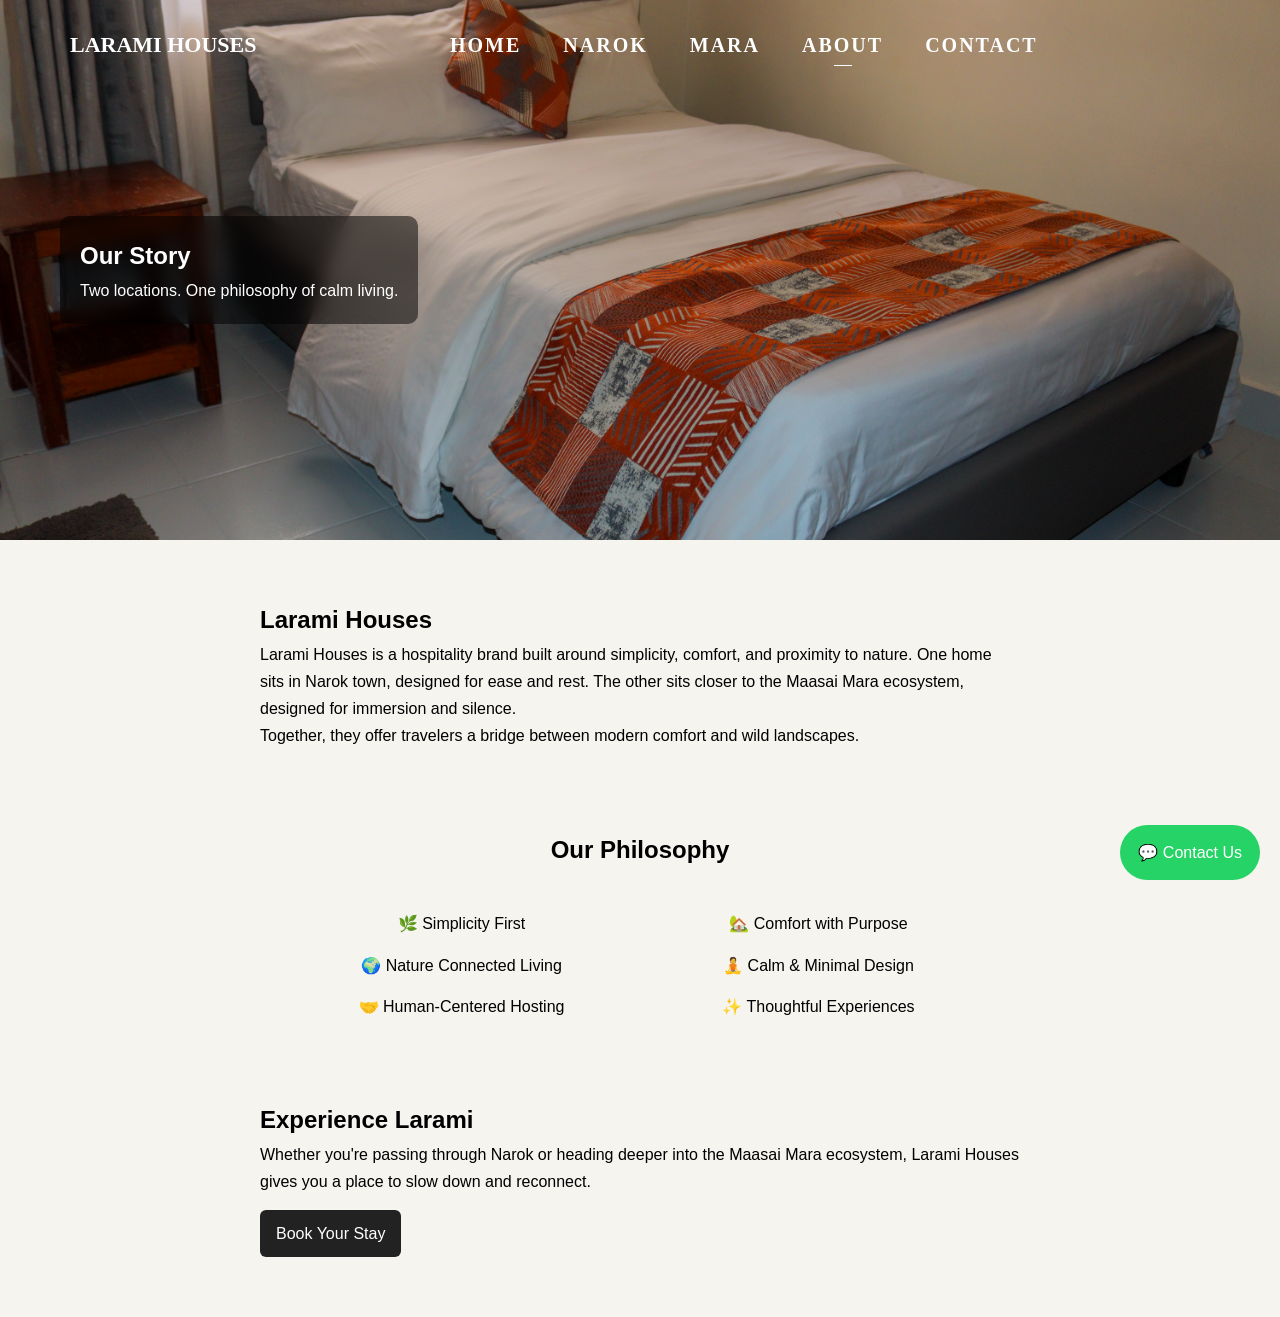
==== about.html @ b5c05596 "version 2" ====
<!DOCTYPE html>
<html lang="en">

<head>
  <meta charset="UTF-8">
  <meta name="viewport" content="width=device-width, initial-scale=1.0">

<meta http-equiv="Content-Security-Policy" content="
default-src 'self';
script-src 'self';
style-src 'self' 'unsafe-inline' https://fonts.googleapis.com;
font-src 'self' https://fonts.gstatic.com;
img-src 'self' data: https:;
frame-src https://www.google.com https://www.google.com/maps;
">
  <meta http-equiv="X-Content-Type-Options" content="nosniff">
  <meta name="referrer" content="no-referrer-when-downgrade">
<link href="https://fonts.googleapis.com/css2?family=Inter:wght@300;400;500;600&family=Great+Vibes&display=swap" rel="stylesheet">
  <title>About | Larami Houses</title>

  <link rel="stylesheet" href="style.css">
</head>

<body>

  <!-- =========================
       NAVBAR
  ========================== -->
  <header class="nav" id="navbar">

    <div class="logo">Larami Houses</div>

    <ul class="nav-links">
      <li><a href="index.html">Home</a></li>
      <li><a href="narok.html">Narok</a></li>
      <li><a href="mara.html">Mara</a></li>
      <li><a href="about.html">About</a></li>
      <li><a href="contact.html">Contact</a></li>
    </ul>

    <div class="menu-btn">☰</div>

  </header>

  <div class="menu-overlay"></div>

  <div class="side-menu">
    <a href="index.html">Home</a>
    <a href="narok.html">Narok House</a>
    <a href="mara.html">Mara House</a>
    <a href="about.html">About</a>
    <a href="contact.html">Contact</a>
  </div>

  <!-- =========================
       HERO
  ========================== -->
  <section class="page-hero" style="background-image:url('assets/images/family2.webp')">

    <div class="overlay-text">
      <h1>Our Story</h1>
      <p>Two locations. One philosophy of calm living.</p>
    </div>

  </section>

  <!-- =========================
       STORY CONTENT
  ========================== -->
  <section class="content">

    <h2>Larami Houses</h2>

    <p>
      Larami Houses is a hospitality brand built around simplicity, comfort, and proximity to nature.
      One home sits in Narok town, designed for ease and rest. The other sits closer to the Maasai Mara ecosystem, designed for immersion and silence.
    </p>

    <p>
      Together, they offer travelers a bridge between modern comfort and wild landscapes.
    </p>

  </section>

  <!-- =========================
       VALUES SECTION (ADDED IMPACT)
  ========================== -->
  <section class="amenities">

    <h2>Our Philosophy</h2>

    <div class="amenities-grid">

      <div class="amenity">🌿 Simplicity First</div>
      <div class="amenity">🏡 Comfort with Purpose</div>
      <div class="amenity">🌍 Nature Connected Living</div>
      <div class="amenity">🧘 Calm & Minimal Design</div>
      <div class="amenity">🤝 Human-Centered Hosting</div>
      <div class="amenity">✨ Thoughtful Experiences</div>

    </div>

  </section>

  <!-- =========================
       CTA SECTION
  ========================== -->
  <section class="content">

    <h2>Experience Larami</h2>

    <p>
      Whether you're passing through Narok or heading deeper into the Maasai Mara ecosystem,
      Larami Houses gives you a place to slow down and reconnect.
    </p>

    <a href="contact.html" class="btn">Book Your Stay</a>

  </section>

  <!-- =========================
       WHATSAPP FLOAT
  ========================== -->
  <a href="https://wa.me/254790441339" class="whatsapp-float" target="_blank">
    💬 Contact Us
  </a>

  <script src="main.js"></script>

</body>

</html>
---- style.css ----
/* =========================
   DESIGN SYSTEM
========================= */

* {
  margin: 0;
  padding: 0;
  box-sizing: border-box;
  font-family: Arial, sans-serif;
  scroll-behavior: smooth;
}

body {
  background: #f6f4ef;
  color: #000000;
  line-height: 1.7;
  font-family: "Inter", system-ui, -apple-system, sans-serif !important;
  font-weight: 400;

}

/* =========================
   SCROLL PROGRESS BAR
========================= */

#progressBar {
  position: fixed;
  top: 0;
  left: 0;
  height: 3px;
  width: 0%;
  background: #222;
  z-index: 9999;
}

/* =========================
   PREMIUM SAFARI NAVBAR
========================= */

.nav {
  position: fixed;
  top: 0;
  left: 0;
  width: 100%;
  font-family: 'Great Vibes', cursive !important;
  display: flex;
  align-items: center;

  padding: 28px 70px;
  z-index: 5000;

  background: transparent;

  transition:
    background 0.35s ease,
    padding 0.3s ease,
    backdrop-filter 0.3s ease;
}

/* =========================
   SCROLLED NAVBAR
========================= */

.nav.scrolled {
  background: rgba(15, 15, 15, 0.82);
  backdrop-filter: blur(12px);

  padding: 18px 70px;

  border-bottom: 1px solid rgba(255, 255, 255, 0.08);
}

/* =========================
   LOGO
========================= */

.logo {
  flex: 1;
  font-family: "Cormorant Garamond", serif;
  font-weight: 900;
  font-size: 22px;
  color: white;
  letter-spacing: 1.px;
  text-transform: uppercase;
  line-height: 1;
}

/* =========================
   NAV LINKS
========================= */

.nav-links {
  flex: 2;

  display: flex;
  justify-content: left;
  list-style: none;

  gap: 42px;
}

/* LINKS */

.nav-links a {
  position: relative;
  color: white;
  text-decoration: none;
  font-family: "Cormorant Garamond", serif;
  font-size: 20px;
  font-weight: bolder;
  letter-spacing: 2px;
  text-transform: uppercase;
  transition: opacity 0.25s ease;
}

.nav-links a:hover {
  opacity: 0.7;
}

/* ACTIVE LINK */

.nav-links a.active {
  opacity: 1;
}

/* SMALL LUXURY INDICATOR */

.nav-links a.active::after {
  content: "";

  position: absolute;

  left: 50%;
  bottom: -10px;

  transform: translateX(-50%);

  width: 18px;
  height: 1px;

  background: white;
}

/* =========================
   MOBILE MENU BUTTON
========================= */

.menu-btn {
  flex: 1;

  display: none;
  justify-content: flex-end;

  color: white;
  font-size: 30px;

  cursor: pointer;

  z-index: 8000;
}

/* =========================
   MOBILE SIDE MENU
========================= */

.side-menu {
  position: fixed;

  top: 0;
  right: -100%;

  width: 280px;
  height: 100vh;

  background: #111;

  padding: 100px 35px;

  display: flex;
  flex-direction: column;

  gap: 24px;

  transition: right 0.35s ease;

  z-index: 7000;
}

.side-menu.active {
  right: 0;
}

.side-menu a {
  color: white;

  text-decoration: none;

  font-size: 14px;
  letter-spacing: 1.5px;
  text-transform: uppercase;

  transition: opacity 0.25s ease;
}

.side-menu a:hover {
  opacity: 0.7;
}

/* =========================
   MENU OVERLAY
========================= */

.menu-overlay {
  position: fixed;
  inset: 0;

  background: rgba(0, 0, 0, 0.55);

  opacity: 0;
  visibility: hidden;

  transition: 0.3s ease;

  z-index: 6500;
}

.menu-overlay.active {
  opacity: 1;
  visibility: visible;
}

/* =========================
   MOBILE RESPONSIVE
========================= */

@media (max-width: 900px) {

  .nav {
    padding: 24px 24px;
  }

  .nav.scrolled {
    padding: 16px 24px;
  }

  .nav-links {
    display: none;
  }

  .menu-btn {
    display: flex;
  }

  .logo {
    font-size: 18px;
    letter-spacing: 1px;
    font-family: "Cormorant Garamond", serif;

  }
}

/* =========================
   PREMIUM HERO UPGRADE
========================= */

.page-hero {
  position: relative;
  height: 100vh;
  display: flex;
  align-items: center;
  padding: 60px;
  overflow: hidden;
}

/* background layer */
.hero-bg {
  position: absolute;
  inset: 0;
  background-size: cover;
  background-position: center;
  transform: scale(1.05);
}

/* dark overlay (luxury depth) */
.hero-overlay {
  position: absolute;
  inset: 0;
  background: linear-gradient(to bottom,
      rgba(0, 0, 0, 0.55),
      rgba(0, 0, 0, 0.35));
}

/* content */
.overlay-text {
  position: relative;
  color: white;
  max-width: 600px;

  background: rgba(0, 0, 0, 0.25);
  backdrop-filter: blur(10px);

  padding: 24px;
  border-radius: 14px;
}

/* buttons */
.hero-actions {
  margin-top: 18px;
  display: flex;
  gap: 12px;
}

.hero-btn {
  padding: 10px 16px;
  border-radius: 8px;
  text-decoration: none;
  font-size: 14px;
  font-weight: 500;
}

.hero-btn.primary {
  background: #ffffff;
  color: #111;
}

.hero-btn.secondary {
  background: transparent;
  border: 1px solid rgba(255, 255, 255, 0.6);
  color: white;
}

/* =========================
   HERO SLIDER
========================= */

.hero-slider {
  height: 100vh;
  position: relative;
  overflow: hidden;
}

.hero-slider .slide {
  position: absolute;
  inset: 0;
  background-size: cover;
  background-position: center;

  opacity: 0;
  transition: opacity 1s ease;
}

.hero-slider .slide.active {
  opacity: 1;
}

.hero-slider .overlay {
  position: absolute;
  bottom: 80px;
  left: 80px;

  max-width: 500px;
  background: rgba(0, 0, 0, 0.25);
  padding: 20px;
  border-radius: 10px;

  color: white;
}

.hero-slider .overlay h1 {
  font-size: 42px;
}

/* =========================
   PAGE HERO
========================= */

.page-hero {
  height: 60vh;
  background-size: cover;
  background-position: center;

  display: flex;
  align-items: center;
  padding: 60px;
}

.overlay-text {
  background: rgba(0, 0, 0, 0.5);
  color: white;
  padding: 20px;
  border-radius: 10px;
}

.intro {
  text-align: center;
}

/* =========================
   CONTENT
========================= */

.content {
  max-width: 800px;
  margin: auto;
  padding: 60px 20px;
}

.content ul {
  margin-left: 20px;
}

/* =========================
   BUTTON
========================= */

.btn {
  display: inline-block;
  margin-top: 15px;
  padding: 10px 16px;
  background: #222;
  color: white;
  text-decoration: none;
  border-radius: 6px;
  transition: 0.2s ease;
}

.btn:hover {
  transform: translateY(-2px);
  opacity: 0.9;
}

/* =========================
   CARDS
========================= */

.cards {
  display: grid;
  grid-template-columns: repeat(3, 1fr);
  gap: 18px;
  padding: 50px;
}

.card {
  background: white;
  padding: 20px;
  border-radius: 12px;
  text-decoration: none;
  color: #222;
}

/* =========================
   AIRBNB STYLE ROOM CARDS
========================= */

.room-grid {
  display: grid;
  grid-template-columns: repeat(3, 1fr);
  gap: 24px;
}

/* MAIN CARD */
.room-card-airbnb {
  background: white;
  border-radius: 18px;
  overflow: hidden;

  box-shadow: 0 10px 30px rgba(0, 0, 0, 0.08);
  transition: transform 0.25s ease, box-shadow 0.25s ease;

  display: flex;
  flex-direction: column;
}

.room-card-airbnb:hover {
  transform: translateY(-6px);
  box-shadow: 0 18px 45px rgba(0, 0, 0, 0.12);
}

/* IMAGE */
.room-image {
  position: relative;
}

.room-image img {
  width: 100%;
  height: 220px;
  object-fit: cover;
  display: block;
}

/* BADGE */
.badge {
  position: absolute;
  top: 12px;
  left: 12px;

  background: rgba(255, 255, 255, 0.9);
  padding: 6px 10px;
  font-size: 12px;
  border-radius: 20px;

  font-weight: 600;
  color: #222;
}

/* BODY */
.room-body {
  padding: 16px;
  color: #000000;

}

.rooms h2 {
  text-align: center;
  margin-bottom: 5px;
  color: #000000;
}

/* TITLE */
.room-body h3 {
  font-size: 18px;
  margin-bottom: 6px;
  text-align: centre;
}

/* TAGLINE */
.room-tagline {
  font-size: 14px;
  color: #000000;
  margin-bottom: 12px;
}

/* FEATURES */
.room-features {
  list-style: none;
  padding: 0;
  margin: 0;

  display: flex;
  flex-direction: column;
  gap: 6px;
}

.room-features li {
  font-size: 13px;
  color: #000000;
  position: relative;
  padding-left: 14px;
}

.room-features li::before {
  content: "•";
  position: absolute;
  left: 0;
  color: #000000;
}

/* FOOTER */
.room-footer {
  margin-top: 14px;
  display: flex;
  justify-content: space-between;
  align-items: center;
}

/* BUTTON */
.room-btn {
  padding: 8px 12px;
  background: #222;
  color: white;
  text-decoration: none;
  font-size: 12px;
  border-radius: 8px;
  transition: 0.2s ease;
}

.room-btn:hover {
  opacity: 0.85;
}

/* RESPONSIVE */
@media (max-width: 900px) {
  .room-grid {
    grid-template-columns: 1fr;
  }
}

.soft-list {
  text-align: left;
  padding: 0 15px 15px;
}

.section-sub {
  text-align: center;
  font-weight: bold;
  margin-bottom: 40px;
  font-size: 14px;
  color: #000000;
}

.booking-buttons {
  display: flex;
  gap: 12px;
  margin-top: 14px;
  flex-wrap: wrap;
}

/* PILL BUTTON BASE */
.pill-btn {
  display: flex;
  align-items: center;
  gap: 8px;

  padding: 10px 16px;
  border-radius: 999px;

  text-decoration: none;
  font-size: 14px;
  font-weight: 500;

  background: white;
  color: #222;

  box-shadow: 0 8px 20px rgba(0, 0, 0, 0.12);
  transition: all 0.25s ease;

  transform: translateY(0);
}

/* ICON inside pill */
.pill-btn img {
  width: 18px;
  height: 18px;
}

/* HOVER FLOAT EFFECT */
.pill-btn:hover {
  transform: translateY(-4px);
  box-shadow: 0 12px 26px rgba(0, 0, 0, 0.18);
}

/* AIRBNB STYLE */
.pill-btn.airbnb:hover {
  box-shadow: 0 12px 26px rgba(255, 90, 95, 0.35);
}

/* BOOKING STYLE */
.pill-btn.booking:hover {
  box-shadow: 0 12px 26px rgba(0, 53, 128, 0.35);
}

/* MOBILE OPTIMIZATION */
@media (max-width: 480px) {
  .pill-btn {
    flex: 1;
    justify-content: center;
  }
}

.pill-btn:active {
  transform: scale(0.96);
}

/* =========================
   ROOM IMAGE SLIDER
========================= */

.room-image.slider {
  position: relative;
  height: 220px;
  overflow: hidden;
  border-radius: 14px 14px 0 0;
}

.room-image.slider .slide {
  position: absolute;
  inset: 0;
  opacity: 0;
  transition: opacity 0.8s ease;
}

.room-image.slider .slide.active {
  opacity: 1;
}

.room-image.slider img {
  width: 100%;
  height: 220px;
  object-fit: cover;
}

/* badge stays above */
.room-image .badge {
  position: absolute;
  top: 10px;
  left: 10px;
  background: rgba(0, 0, 0, 0.6);
  color: white;
  padding: 5px 10px;
  font-size: 12px;
  border-radius: 20px;
  z-index: 5;
}

/* =========================
   AMENITIES (WOODEN / LUXURY STYLE)
========================= */

.amenities {
  padding: 20px 60px;
  text-align: center;
}

.amenities-sub {
  margin-top: 10px;
  color: #000000;
  font-size: 14px;
}

.amenities-grid {
  display: grid;
  grid-template-columns: repeat(2, 1fr);
  gap: 14px;
  max-width: 700px;
  margin: 40px auto 0;
}

/* WOODEN STYLE CARD */
.amenity-item {
  display: flex;
  align-items: center;
  gap: 12px;

  padding: 14px 18px;
  border-radius: 12px;

  background: linear-gradient(145deg, #f2ede4, #e7dfd2);
  box-shadow: 6px 6px 14px rgba(0, 0, 0, 0.08),
    -4px -4px 10px rgba(255, 255, 255, 0.6);

  transition: transform 0.2s ease, box-shadow 0.2s ease;
  cursor: default;
}

/* hover lift */
.amenity-item:hover {
  transform: translateY(-3px);
  box-shadow: 8px 10px 18px rgba(0, 0, 0, 0.12),
    -4px -4px 10px rgba(255, 255, 255, 0.7);
}

/* ICON */
.icon {
  font-size: 18px;
}

/* TEXT */
.text {
  font-size: 15px;
  font-weight: 500;
  color: #2b2b2b;
}

/* MOBILE */
@media (max-width: 768px) {
  .amenities-grid {
    grid-template-columns: 1fr;
  }
}

/* =========================
   MOMENTS SLIDESHOW
========================= */

.moments {
  text-align: center;
  padding: 80px 20px;
}

.slideshow-container {
  max-width: 900px;
  margin: auto;
  position: relative;
}

.slide-img {
  display: none;
}

.slide-img img {
  width: 100%;
  height: 450px;
  object-fit: cover;
  border-radius: 12px;
}

/* ARROWS */
.prev,
.next {
  position: absolute;
  top: 50%;
  transform: translateY(-50%);
  padding: 10px;
  background: rgba(0, 0, 0, 0.3);
  color: white;
  cursor: pointer;
  border-radius: 50%;
}

.prev {
  left: 10px;
}

.next {
  right: 10px;
}

/* DOTS */
.dots span {
  height: 10px;
  width: 10px;
  margin: 5px;
  display: inline-block;
  background: #bbb;
  border-radius: 50%;
}

.active-dot {
  background: #222;
}

/* =========================
   WHATSAPP BUTTON
========================= */

.whatsapp-float {
  position: fixed;
  bottom: 20px;
  right: 20px;

  background: #25D366;
  color: white;
  padding: 14px 18px;
  border-radius: 50px;

  text-decoration: none;
  z-index: 8000;
}

/* =========================
   LIGHTBOX
========================= */

.lightbox {
  display: none;
  position: fixed;
  inset: 0;
  background: rgba(0, 0, 0, 0.9);
  justify-content: center;
  align-items: center;
  z-index: 9000;
}

.lightbox.active {
  display: flex;
}

/* =========================
   map section
========================= */
.map-wrapper {
  display: flex;
  justify-content: center;
  padding: 10px;
}

.map-section h2 {
  padding: 20px;
  text-align: center;
}

.map-wrapper iframe {
  width: 100%;
  max-width: 900px;
  height: 400px;
  border-radius: 16px;
  box-shadow: 0 10px 30px rgba(0, 0, 0, 0.15);
}

/* =========================
   RESPONSIVE
========================= */

@media (max-width: 900px) {

  .cards,
  .room-grid,
  .amenities-grid {
    grid-template-columns: 1fr;
  }

  .nav {
    padding: 20px;
  }

  .nav-links {
    display: none;
  }

  .menu-btn {
    display: block;
  }

  .hero-slider .overlay {
    left: 20px;
    right: 20px;
  }
}
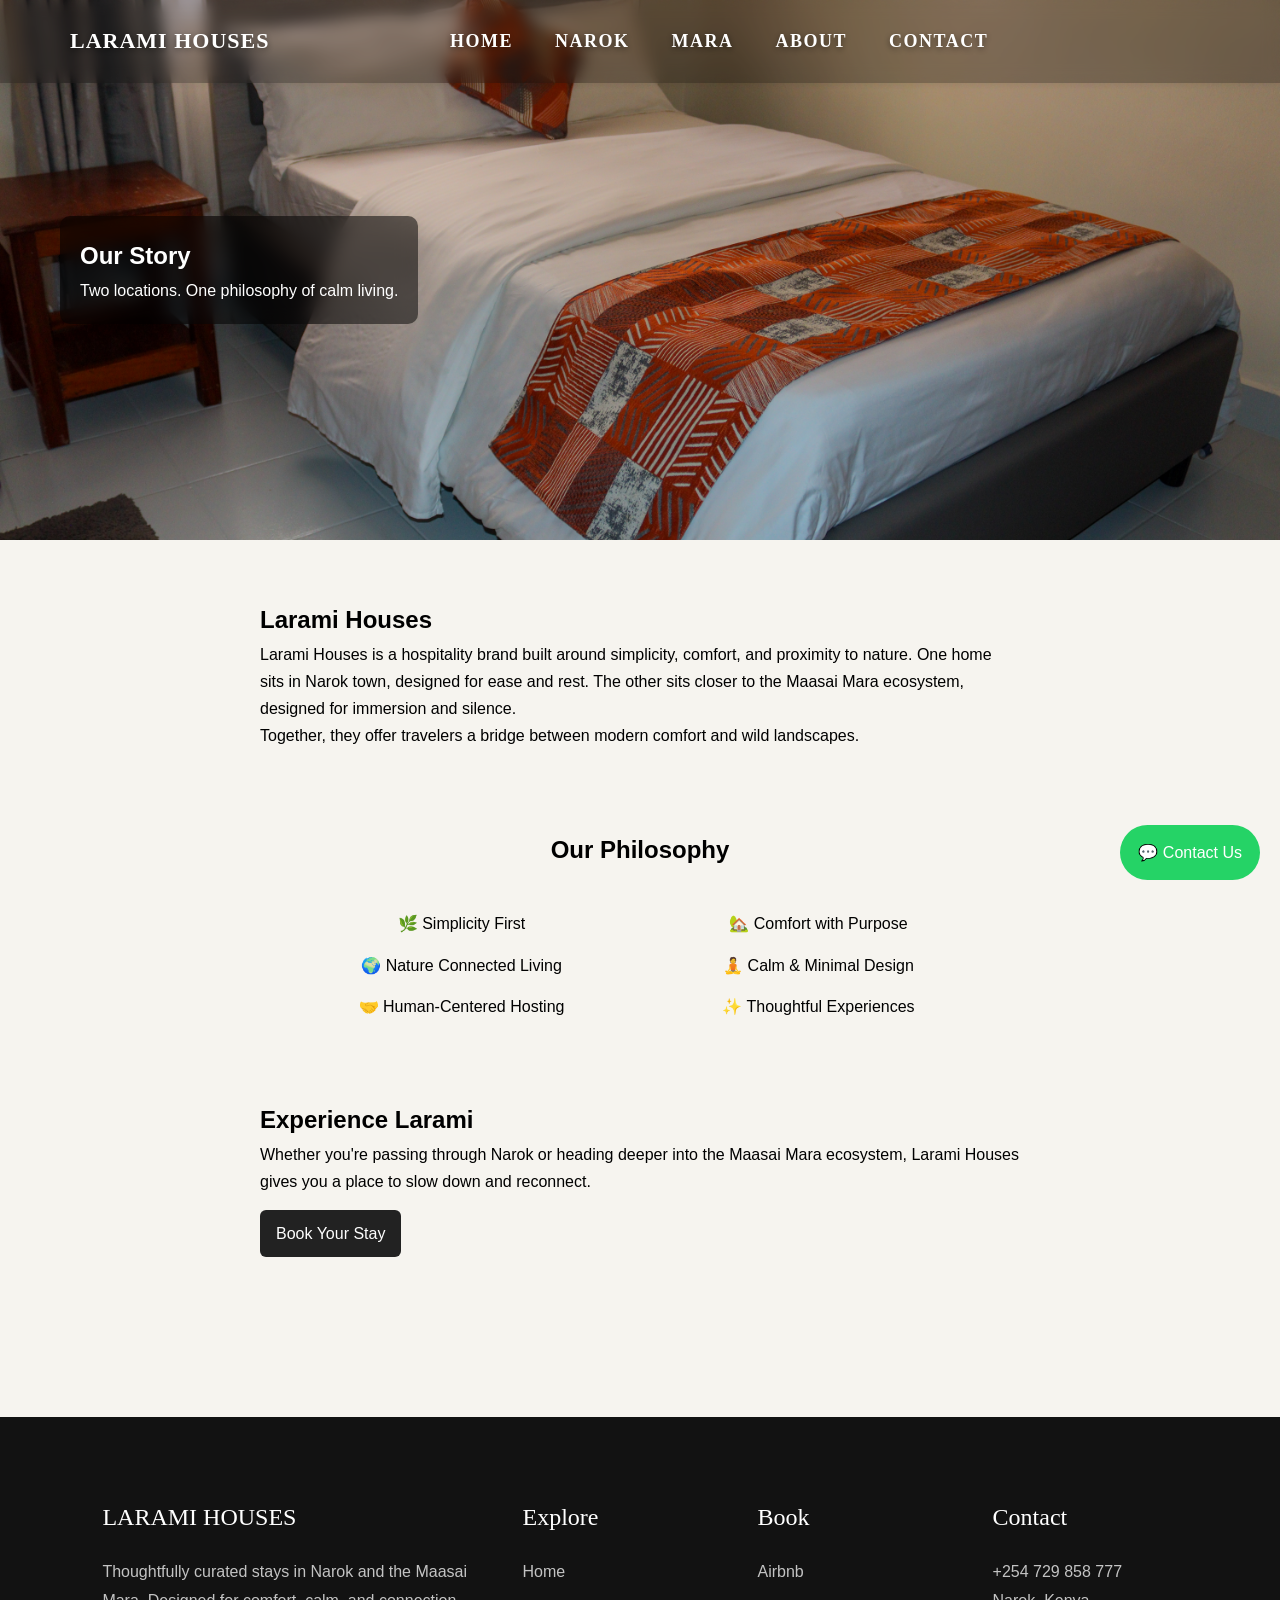
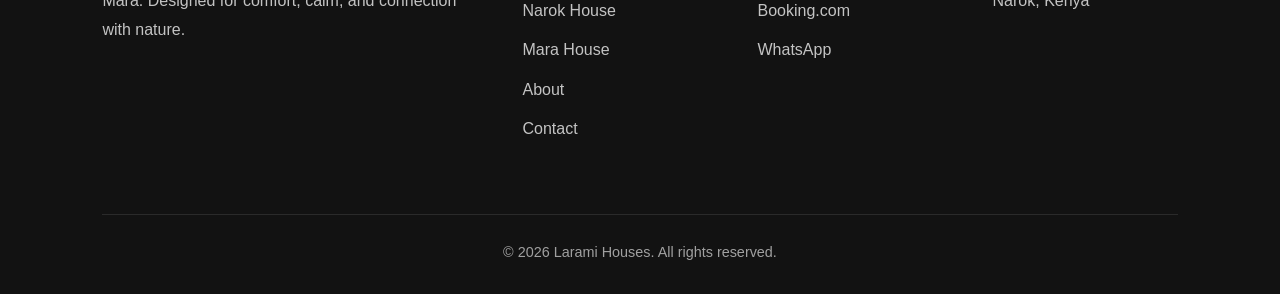
==== commit 903d201a: "version 3.0" ====
--- a/about.html
+++ b/about.html
@@ -5,7 +5,7 @@
   <meta charset="UTF-8">
   <meta name="viewport" content="width=device-width, initial-scale=1.0">
 
-<meta http-equiv="Content-Security-Policy" content="
+  <meta http-equiv="Content-Security-Policy" content="
 default-src 'self';
 script-src 'self';
 style-src 'self' 'unsafe-inline' https://fonts.googleapis.com;
@@ -15,47 +15,24 @@
 ">
   <meta http-equiv="X-Content-Type-Options" content="nosniff">
   <meta name="referrer" content="no-referrer-when-downgrade">
-<link href="https://fonts.googleapis.com/css2?family=Inter:wght@300;400;500;600&family=Great+Vibes&display=swap" rel="stylesheet">
+  <link href="https://fonts.googleapis.com/css2?family=Cormorant+Garamond:wght@400;500;600&display=swap"
+    rel="stylesheet">
   <title>About | Larami Houses</title>
 
   <link rel="stylesheet" href="style.css">
 </head>
 
 <body>
-
   <!-- =========================
        NAVBAR
   ========================== -->
-  <header class="nav" id="navbar">
-
-    <div class="logo">Larami Houses</div>
-
-    <ul class="nav-links">
-      <li><a href="index.html">Home</a></li>
-      <li><a href="narok.html">Narok</a></li>
-      <li><a href="mara.html">Mara</a></li>
-      <li><a href="about.html">About</a></li>
-      <li><a href="contact.html">Contact</a></li>
-    </ul>
-
-    <div class="menu-btn">☰</div>
-
-  </header>
-
-  <div class="menu-overlay"></div>
-
-  <div class="side-menu">
-    <a href="index.html">Home</a>
-    <a href="narok.html">Narok House</a>
-    <a href="mara.html">Mara House</a>
-    <a href="about.html">About</a>
-    <a href="contact.html">Contact</a>
-  </div>
+  <div id="navbar-container"></div>
 
   <!-- =========================
        HERO
   ========================== -->
-  <section class="page-hero" style="background-image:url('assets/images/family2.webp')">
+  <section class="page-hero" 
+  style="background-image:url('assets/images/family2.webp')">
 
     <div class="overlay-text">
       <h1>Our Story</h1>
@@ -73,7 +50,8 @@
 
     <p>
       Larami Houses is a hospitality brand built around simplicity, comfort, and proximity to nature.
-      One home sits in Narok town, designed for ease and rest. The other sits closer to the Maasai Mara ecosystem, designed for immersion and silence.
+      One home sits in Narok town, designed for ease and rest. The other sits closer to the Maasai Mara ecosystem,
+      designed for immersion and silence.
     </p>
 
     <p>
@@ -124,7 +102,7 @@
   <a href="https://wa.me/254790441339" class="whatsapp-float" target="_blank">
     💬 Contact Us
   </a>
-
+  <div id="footer-container"></div>
   <script src="main.js"></script>
 
 </body>
--- a/style.css
+++ b/style.css
@@ -16,7 +16,7 @@
   line-height: 1.7;
   font-family: "Inter", system-ui, -apple-system, sans-serif !important;
   font-weight: 400;
-
+min-height: 100%;
 }
 
 /* =========================
@@ -42,32 +42,21 @@
   top: 0;
   left: 0;
   width: 100%;
-  font-family: 'Great Vibes', cursive !important;
+  z-index: 5000;
+
   display: flex;
   align-items: center;
 
-  padding: 28px 70px;
-  z-index: 5000;
-
-  background: transparent;
-
-  transition:
-    background 0.35s ease,
-    padding 0.3s ease,
-    backdrop-filter 0.3s ease;
-}
-
-/* =========================
-   SCROLLED NAVBAR
-========================= */
-
-.nav.scrolled {
-  background: rgba(15, 15, 15, 0.82);
-  backdrop-filter: blur(12px);
-
-  padding: 18px 70px;
-
-  border-bottom: 1px solid rgba(255, 255, 255, 0.08);
+  padding: 26px 70px;
+
+  background: rgba(0, 0, 0, 0.25);
+  backdrop-filter: blur(8px);
+  -webkit-backdrop-filter: blur(8px);
+
+  box-shadow: 0 1px 6px rgba(0, 0, 0, 0.08);
+
+  transition: padding 0.3s ease,
+
 }
 
 /* =========================
@@ -76,13 +65,17 @@
 
 .logo {
   flex: 1;
+
   font-family: "Cormorant Garamond", serif;
-  font-weight: 900;
+  font-weight: 700;
   font-size: 22px;
-  color: white;
-  letter-spacing: 1.px;
+
+  color: white;
   text-transform: uppercase;
+  letter-spacing: 1px;
   line-height: 1;
+
+  text-shadow: 0 2px 6px rgba(0, 0, 0, 0.5);
 }
 
 /* =========================
@@ -90,27 +83,30 @@
 ========================= */
 
 .nav-links {
+  position: relative;
   flex: 2;
-
-  display: flex;
-  justify-content: left;
+  display: flex;
+  justify-content: flex-start;
+  gap: 42px;
   list-style: none;
-
-  gap: 42px;
-}
-
-/* LINKS */
+}
 
 .nav-links a {
   position: relative;
+  padding-bottom: 4px;
+  font-family: "Cormorant Garamond", serif;
+  font-size: 18px;
+  font-weight: 600;
+
+  text-transform: uppercase;
+  letter-spacing: 1.5px;
+
   color: white;
   text-decoration: none;
-  font-family: "Cormorant Garamond", serif;
-  font-size: 20px;
-  font-weight: bolder;
-  letter-spacing: 2px;
-  text-transform: uppercase;
-  transition: opacity 0.25s ease;
+
+  text-shadow: 0 2px 6px rgba(0, 0, 0, 0.5);
+
+  transition: opacity 0.25s ease, color 0.25s ease;
 }
 
 .nav-links a:hover {
@@ -118,54 +114,65 @@
 }
 
 /* ACTIVE LINK */
-
 .nav-links a.active {
   opacity: 1;
-}
-
-/* SMALL LUXURY INDICATOR */
-
+  letter-spacing: 2px;
+  font-weight: 600;
+}
+/* OPTIONAL: small dot above text (extra clarity) */
+.nav-links a.active::before {
+  content: "";
+  position: absolute;
+
+  top: -6px;
+  left: 50%;
+  transform: translateX(-50%);
+
+  width: 4px;
+  height: 4px;
+
+  background: white;
+  border-radius: 50%;
+}
+/* underline indicator */
 .nav-links a.active::after {
   content: "";
-
   position: absolute;
 
   left: 50%;
-  bottom: -10px;
-
+  bottom: -6px;
   transform: translateX(-50%);
 
   width: 18px;
-  height: 1px;
+  height: 2px;
 
   background: white;
-}
-
-/* =========================
-   MOBILE MENU BUTTON
+  border-radius: 2px;
+  opacity: 0.9;
+}
+
+
+/* =========================
+   MENU BUTTON
 ========================= */
 
 .menu-btn {
-  flex: 1;
-
+  flex: 0.2;
   display: none;
   justify-content: flex-end;
 
-  color: white;
-  font-size: 30px;
-
+  font-size: 28px;
+  color: white;
   cursor: pointer;
-
   z-index: 8000;
 }
 
 /* =========================
-   MOBILE SIDE MENU
+   SIDE MENU
 ========================= */
 
 .side-menu {
   position: fixed;
-
   top: 0;
   right: -100%;
 
@@ -173,12 +180,10 @@
   height: 100vh;
 
   background: #111;
-
   padding: 100px 35px;
 
   display: flex;
   flex-direction: column;
-
   gap: 24px;
 
   transition: right 0.35s ease;
@@ -192,7 +197,6 @@
 
 .side-menu a {
   color: white;
-
   text-decoration: none;
 
   font-size: 14px;
@@ -207,7 +211,7 @@
 }
 
 /* =========================
-   MENU OVERLAY
+   OVERLAY
 ========================= */
 
 .menu-overlay {
@@ -230,17 +234,17 @@
 }
 
 /* =========================
-   MOBILE RESPONSIVE
+   MOBILE
 ========================= */
 
 @media (max-width: 900px) {
 
   .nav {
-    padding: 24px 24px;
+    padding: 20px 24px;
   }
 
   .nav.scrolled {
-    padding: 16px 24px;
+    padding: 14px 24px;
   }
 
   .nav-links {
@@ -253,9 +257,6 @@
 
   .logo {
     font-size: 18px;
-    letter-spacing: 1px;
-    font-family: "Cormorant Garamond", serif;
-
   }
 }
 
@@ -408,7 +409,9 @@
 .content ul {
   margin-left: 20px;
 }
-
+.experience-strip{
+text-align: center;
+}
 /* =========================
    BUTTON
 ========================= */
@@ -701,6 +704,112 @@
   border-radius: 20px;
   z-index: 5;
 }
+/* =========================
+   VALUE PROPOSITION / TRAVEL STYLE / DIFFERENCE
+========================= */
+.value-section,
+.travel-section,
+.difference-section {
+  padding: 30px 10%;
+  text-align: center;
+}
+
+.value-intro {
+  max-width: 700px;
+  margin: 0 auto 40px;
+  opacity: 0.8;
+}
+
+.value-grid,
+.travel-grid {
+  display: grid;
+  grid-template-columns: repeat(auto-fit, minmax(240px, 1fr));
+  gap: 25px;
+  margin-top: 20px;
+}
+
+.value-card,
+.travel-card {
+  background:#ffffff;
+  border-radius: 14px;
+  color: #000000;
+  padding: 25px;
+  text-align: left;
+  box-shadow: 0 6px 20px rgba(0,0,0,0.08);
+  transition: transform 0.3s ease;
+  border: 1px solid rgba(0,0,0,0.06);
+}
+.value-card h3,
+.travel-card h3 {
+  color: #222;
+}
+
+.value-card p,
+.travel-card p {
+  color: #555;
+}
+.value-card:hover,
+.travel-card:hover {
+  transform: translateY(-5px);
+}
+/* DIFFERENCE SECTION */
+
+.difference-container {
+  display: flex;
+  align-items: center;
+  gap: 1px;
+}
+
+/* TEXT SIDE */
+.difference-text {
+  flex: 1;
+}
+
+.difference-text h2 {
+  margin-bottom: 30px;
+
+}
+
+/* LIST */
+.difference-list {
+  display:flex;
+  flex-direction:column;
+  gap: 10px;
+ 
+}
+
+.difference-item {
+  display: flex;
+  gap: 12px;
+  
+}
+
+.difference-item span {
+  color: #000000;
+  font-weight: bold;
+}
+
+/* IMAGE SIDE */
+.difference-image {
+  flex: 1;
+}
+
+.difference-image img {
+  width: 100%;
+  height: 300px;
+  object-fit: cover;
+  border-radius: 16px;
+  box-shadow: 0 10px 30px rgba(0,0,0,0.12);
+}
+@media (max-width: 900px) {
+  .difference-container {
+    flex-direction: column;
+  }
+
+  .difference-image img {
+    height: 300px;
+  }
+}
 
 /* =========================
    AMENITIES (WOODEN / LUXURY STYLE)
@@ -767,6 +876,7 @@
     grid-template-columns: 1fr;
   }
 }
+
 
 /* =========================
    MOMENTS SLIDESHOW
@@ -915,4 +1025,364 @@
     left: 20px;
     right: 20px;
   }
+}
+/* =========================
+   REVIEWS SECTION
+========================= */
+
+.reviews {
+  padding: 60px 8%;
+  text-align: center;
+}
+
+.reviews h2 {
+  font-family: "Cormorant Garamond", serif;
+  font-size: 2.2rem;
+  margin-bottom: 10px;
+}
+
+.reviews-sub {
+  color: rgba(0,0,0,0.6);
+  margin-bottom: 40px;
+}
+
+/* =========================
+   SLIDER WRAPPER
+========================= */
+
+.review-wrapper {
+  overflow: hidden;
+  max-width: 1100px;
+  margin: 40px auto;
+}
+
+/* moving track */
+.review-track {
+  display: flex;
+  gap: 20px;
+  transition: transform 0.6s ease;
+}
+
+/* =========================
+   REVIEW CARD
+========================= */
+
+.review-card {
+  flex: 0 0 calc(25% - 15px); /* 4 cards per view */
+  background: #fff;
+  padding: 25px;
+  border-radius: 14px;
+  box-shadow: 0 10px 30px rgba(0,0,0,0.08);
+  text-align: left;
+}
+
+/* hover effect */
+.review-card:hover {
+  transform: translateY(-5px);
+  transition: 0.3s ease;
+}
+
+/* review text */
+.review-card p {
+  font-style: italic;
+  color: rgba(0,0,0,0.75);
+  line-height: 1.6;
+  margin-bottom: 12px;
+}
+
+/* name */
+.review-name {
+  font-weight: 600;
+  margin-bottom: 6px;
+}
+
+/* stars */
+.stars {
+  color: #f5b301;
+  letter-spacing: 2px;
+}
+
+/* =========================
+   MOBILE RESPONSIVE
+========================= */
+
+@media (max-width: 900px) {
+  .review-card {
+    flex: 0 0 80%;
+  }
+}
+
+/* =========================
+   GALLERY BASE
+========================= */
+
+.gallery {
+  padding: 5px 8%;
+  text-align: center;
+}
+
+.gallery h2 {
+  font-family: "Cormorant Garamond", serif;
+  font-size: 2.8rem;
+  margin-bottom: 10px;
+}
+
+.gallery-sub {
+  margin-bottom: 35px;
+  color: rgba(0,0,0,0.6);
+}
+
+/* =========================
+   FEATURED IMAGE
+========================= */
+
+.gallery-feature {
+  position: relative;
+  max-width: 1100px;
+  margin-bottom: 0 auto;;
+}
+
+.gallery-feature img {
+  width: 100%;
+  height: 580px;
+  object-fit: cover;
+  border-radius: 16px;
+position: relative;
+z-index:1;
+  /* FADE EFFECT */
+  opacity: 1;
+  transition: opacity 0.6s ease;
+}
+
+/* =========================
+   CAPTION OVERLAY
+========================= */
+
+.gallery-caption {
+  position: absolute;
+  bottom: 20px;
+  left: 20px;
+
+  z-index: 10;
+  background: rgba(0, 0, 0, 0.4);
+  color: #fff;
+
+  padding: 10px 16px;
+  border-radius: 10px;
+font-weight: bold;
+  font-family: "Cormorant Garamond", serif;
+  font-size: 1.5rem;
+
+  backdrop-filter: blur(6px);
+}
+
+/* =========================
+   THUMBNAILS
+========================= */
+
+.gallery-grid {
+  display: grid;
+  grid-template-columns: repeat(5, 1fr);
+  gap: 10px;
+  width: 100%;
+}
+@media (max-width: 900px) {
+  .gallery-grid {
+    grid-template-columns: repeat(4, 1fr);
+  }
+}
+
+@media (max-width: 700px) {
+  .gallery-grid {
+    grid-template-columns: repeat(3, 1fr);
+  }
+}
+
+@media (max-width: 500px) {
+  .gallery-grid {
+    grid-template-columns: repeat(2, 1fr);
+  }
+}
+
+.gallery-thumb {
+  width: 100%;
+  height: 90px;
+  object-fit: cover;
+
+  border-radius: 10px;
+  cursor: pointer;
+
+  opacity: 1;
+  transition: transform 0.25s ease, box-shadow0.25s ease;
+}
+
+.gallery-thumb:hover {
+  opacity: 1;
+}
+
+.active-thumb {
+  opacity: 1;
+  border: 2px solid #111;
+}
+
+/* =========================
+   MOBILE
+========================= */
+
+@media (max-width: 768px) {
+  .gallery-grid {
+    grid-template-columns: repeat(3, 1fr);
+  }
+
+  .gallery-feature img {
+    height: 350px;
+  }
+}
+@media (min-width: 1400px) {
+  .gallery-feature img {
+    max-height: 500px;
+  }
+}
+
+@media (max-width: 768px) {
+  .gallery-feature img {
+    height: 320px;
+  }
+}
+/* =========================
+   FULLSCREEN MODAL
+========================= */
+
+.gallery-modal {
+  position: fixed;
+  inset: 0;
+
+  background: rgba(0,0,0,0.9);
+
+  display: flex;
+  align-items: center;
+  justify-content: center;
+  flex-direction: column;
+
+  opacity: 0;
+  pointer-events: none;
+
+  transition: 0.3s ease;
+
+  z-index: 9999;
+}
+
+.gallery-modal.active {
+  opacity: 1;
+  pointer-events: all;
+}
+
+.gallery-modal img {
+  max-width: 90%;
+  max-height: 80vh;
+
+  border-radius: 14px;
+}
+
+/* CLOSE BUTTON */
+.gallery-close {
+  position: absolute;
+  top: 20px;
+  right: 30px;
+
+  font-size: 40px;
+  color: white;
+  cursor: pointer;
+}
+
+/* CAPTION */
+.modal-caption {
+  color: white;
+  margin-top: 15px;
+  font-size: 1.2rem;
+  font-family: "Cormorant Garamond", serif;
+}
+
+/* =========================
+   RESPONSIVE FIXES
+========================= */
+
+@media (max-width: 768px) {
+  .gallery-feature img {
+    height: 320px;
+  }
+
+  .gallery-grid {
+    grid-template-columns: repeat(3, 1fr);
+  }
+}
+
+/* =========================
+   FOOTER
+========================= */
+
+.footer {
+  background: #121212;
+  color: #fff;
+  padding: 80px 8% 30px;
+  margin-top: 100px;
+}
+
+.footer-container {
+  display: grid;
+  grid-template-columns:
+    2fr 1fr 1fr 1fr;
+
+  gap: 50px;
+}
+
+.footer-col h3,
+.footer-col h4 {
+  margin-bottom: 20px;
+  font-family: "Cormorant Garamond", serif;
+  font-size: 1.5rem;
+  font-weight: 500;
+}
+
+.footer-col p {
+  color: rgba(255, 255, 255, .75);
+  line-height: 1.8;
+}
+
+.footer-col a {
+  display: block;
+  color: rgba(255, 255, 255, .75);
+  text-decoration: none;
+  margin-bottom: 12px;
+  transition: .3s;
+}
+
+.footer-col a:hover {
+  color: #fff;
+  transform: translateX(4px);
+}
+
+.footer-bottom {
+  margin-top: 60px;
+  padding-top: 25px;
+  border-top: 1px solid rgba(255, 255, 255, .1);
+  text-align: center;
+}
+
+.footer-bottom p {
+  color: rgba(255, 255, 255, .6);
+  font-size: .9rem;
+}
+
+@media (max-width: 768px) {
+
+  .footer-container {
+    grid-template-columns: 1fr;
+    gap: 35px;
+  }
+
+  .footer {
+    padding: 60px 7% 25px;
+  }
+
 }
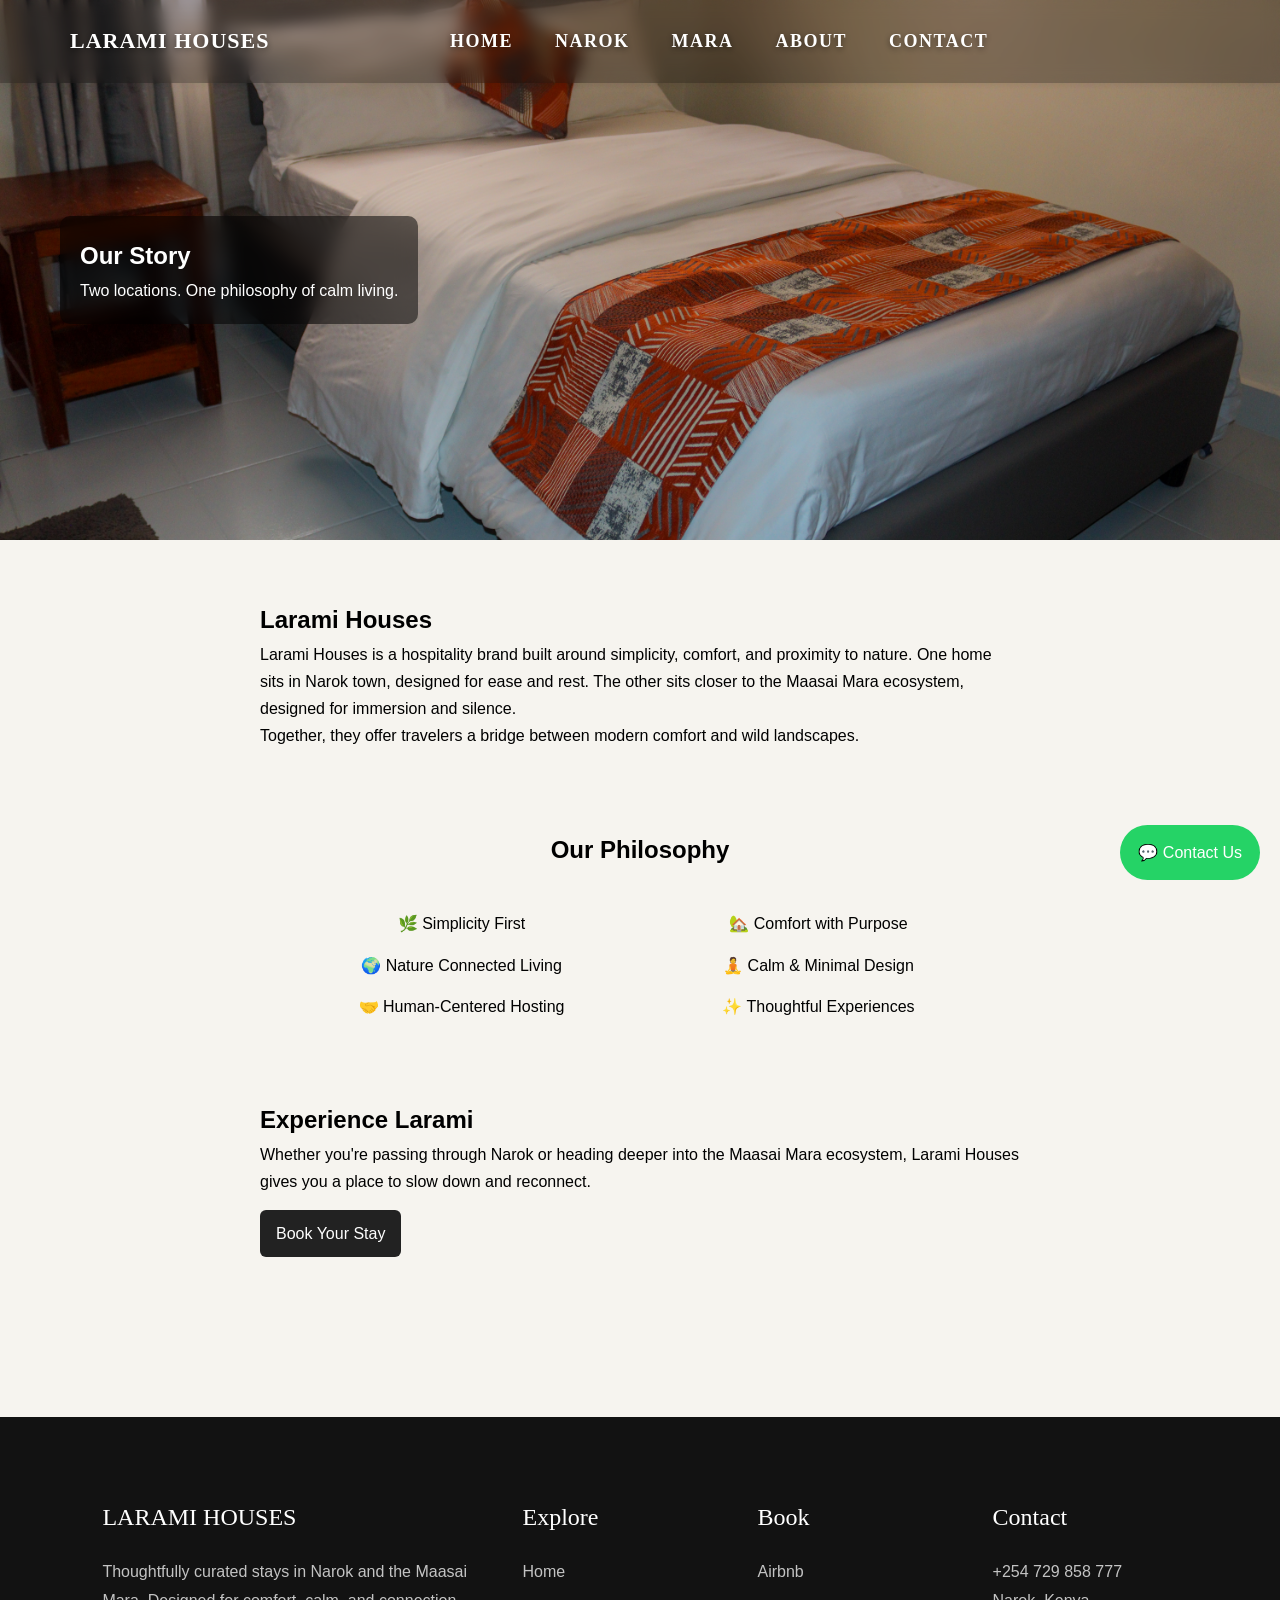
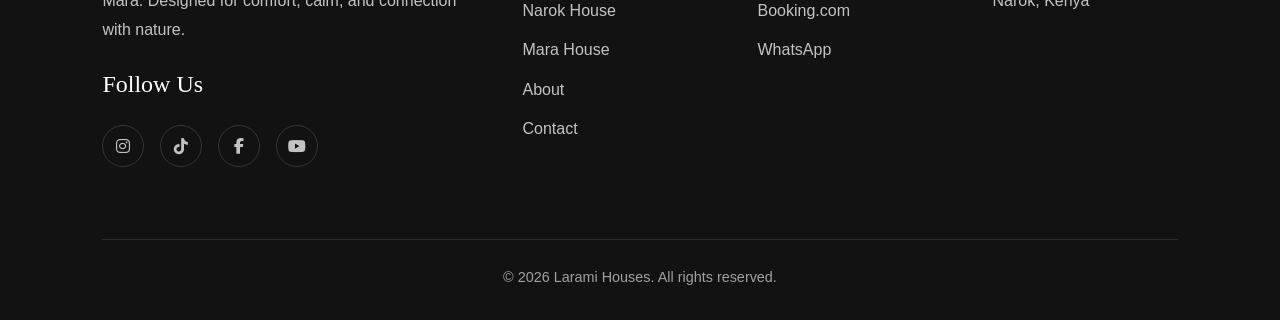
==== commit 7510e0e7: "v3.2" ====
--- a/about.html
+++ b/about.html
@@ -8,8 +8,8 @@
   <meta http-equiv="Content-Security-Policy" content="
 default-src 'self';
 script-src 'self';
-style-src 'self' 'unsafe-inline' https://fonts.googleapis.com;
-font-src 'self' https://fonts.gstatic.com;
+style-src 'self' 'unsafe-inline' https://fonts.googleapis.com https://cdnjs.cloudflare.com;
+font-src 'self' https://fonts.gstatic.com https://cdnjs.cloudflare.com;;
 img-src 'self' data: https:;
 frame-src https://www.google.com https://www.google.com/maps;
 ">
@@ -17,6 +17,8 @@
   <meta name="referrer" content="no-referrer-when-downgrade">
   <link href="https://fonts.googleapis.com/css2?family=Cormorant+Garamond:wght@400;500;600&display=swap"
     rel="stylesheet">
+    <link rel="stylesheet"
+href="https://cdnjs.cloudflare.com/ajax/libs/font-awesome/6.5.2/css/all.min.css">
   <title>About | Larami Houses</title>
 
   <link rel="stylesheet" href="style.css">
--- a/style.css
+++ b/style.css
@@ -32,7 +32,125 @@
   background: #222;
   z-index: 9999;
 }
-
+.about-home {
+  padding: 25px 8%;
+  max-width: 1000px;
+  margin: auto;
+  text-align: center;
+}
+
+.section-tag {
+  display: block;
+
+  margin-bottom: 15px;
+
+  letter-spacing: 3px;
+  font-size: 0.85rem;
+
+  color: #777;
+}
+
+.about-home h2 {
+  font-family: "Cormorant Garamond", serif;
+  font-size: 3rem;
+
+  margin-bottom: 25px;
+
+  color: #111;
+}
+
+.about-home p {
+  max-width: 800px;
+  margin: 0 auto 20px;
+
+  line-height: 1.9;
+  color: #555;
+}
+
+.destinations {
+  padding: 10px 8%;
+}
+
+.section-heading {
+  text-align: center;
+  margin-bottom: 60px;
+}
+
+.section-heading h2 {
+  font-family: "Cormorant Garamond", serif;
+  font-size: 3rem;
+}
+
+.destination-grid {
+  display: grid;
+  grid-template-columns: repeat(2, 1fr);
+  gap: 40px;
+}
+
+.destination-card {
+  text-decoration: none;
+  color: inherit;
+
+  overflow: hidden;
+  border-radius: 18px;
+
+  background: #fff;
+
+  box-shadow:
+    0 15px 40px rgba(0,0,0,0.08);
+
+  transition:
+    transform 0.35s ease,
+    box-shadow 0.35s ease;
+}
+
+.destination-card:hover {
+  transform: translateY(-8px);
+
+  box-shadow:
+    0 25px 50px rgba(0,0,0,0.12);
+}
+
+.destination-card img {
+  width: 100%;
+  height: 420px;
+
+  object-fit: cover;
+
+  display: block;
+}
+
+.destination-content {
+  padding: 28px;
+}
+
+.destination-content h3 {
+  font-family: "Cormorant Garamond", serif;
+  font-size: 2rem;
+
+  margin-bottom: 12px;
+}
+
+.destination-content p {
+  color: #666;
+  line-height: 1.8;
+}
+@media (max-width: 900px) {
+
+  .destination-grid {
+    grid-template-columns: 1fr;
+  }
+
+  .destination-card img {
+    height: 300px;
+  }
+
+  .about-home h2,
+  .section-heading h2 {
+    font-size: 2.2rem;
+  }
+
+}
 /* =========================
    PREMIUM SAFARI NAVBAR
 ========================= */
@@ -1335,13 +1453,16 @@
 
   gap: 50px;
 }
-
+.follow{
+  padding-top: 20px;
+}
 .footer-col h3,
 .footer-col h4 {
   margin-bottom: 20px;
   font-family: "Cormorant Garamond", serif;
   font-size: 1.5rem;
   font-weight: 500;
+ 
 }
 
 .footer-col p {
@@ -1385,4 +1506,30 @@
     padding: 60px 7% 25px;
   }
 
+}
+.social-links {
+  display: flex;
+  gap: 16px;
+  margin-top: 10px;
+}
+.social-links a {
+  width: 42px;
+  height: 42px;
+
+  border: 1px solid rgba(255,255,255,.15);
+  border-radius: 50%;
+
+  color: rgba(255,255,255,.75);
+
+  display: flex;
+  align-items: center;
+  justify-content: center;
+
+  transition: all .3s ease;
+}
+
+.social-links a:hover {
+  background: rgba(255,255,255,.08);
+  color: #fff;
+  transform: translateY(-3px);
 }
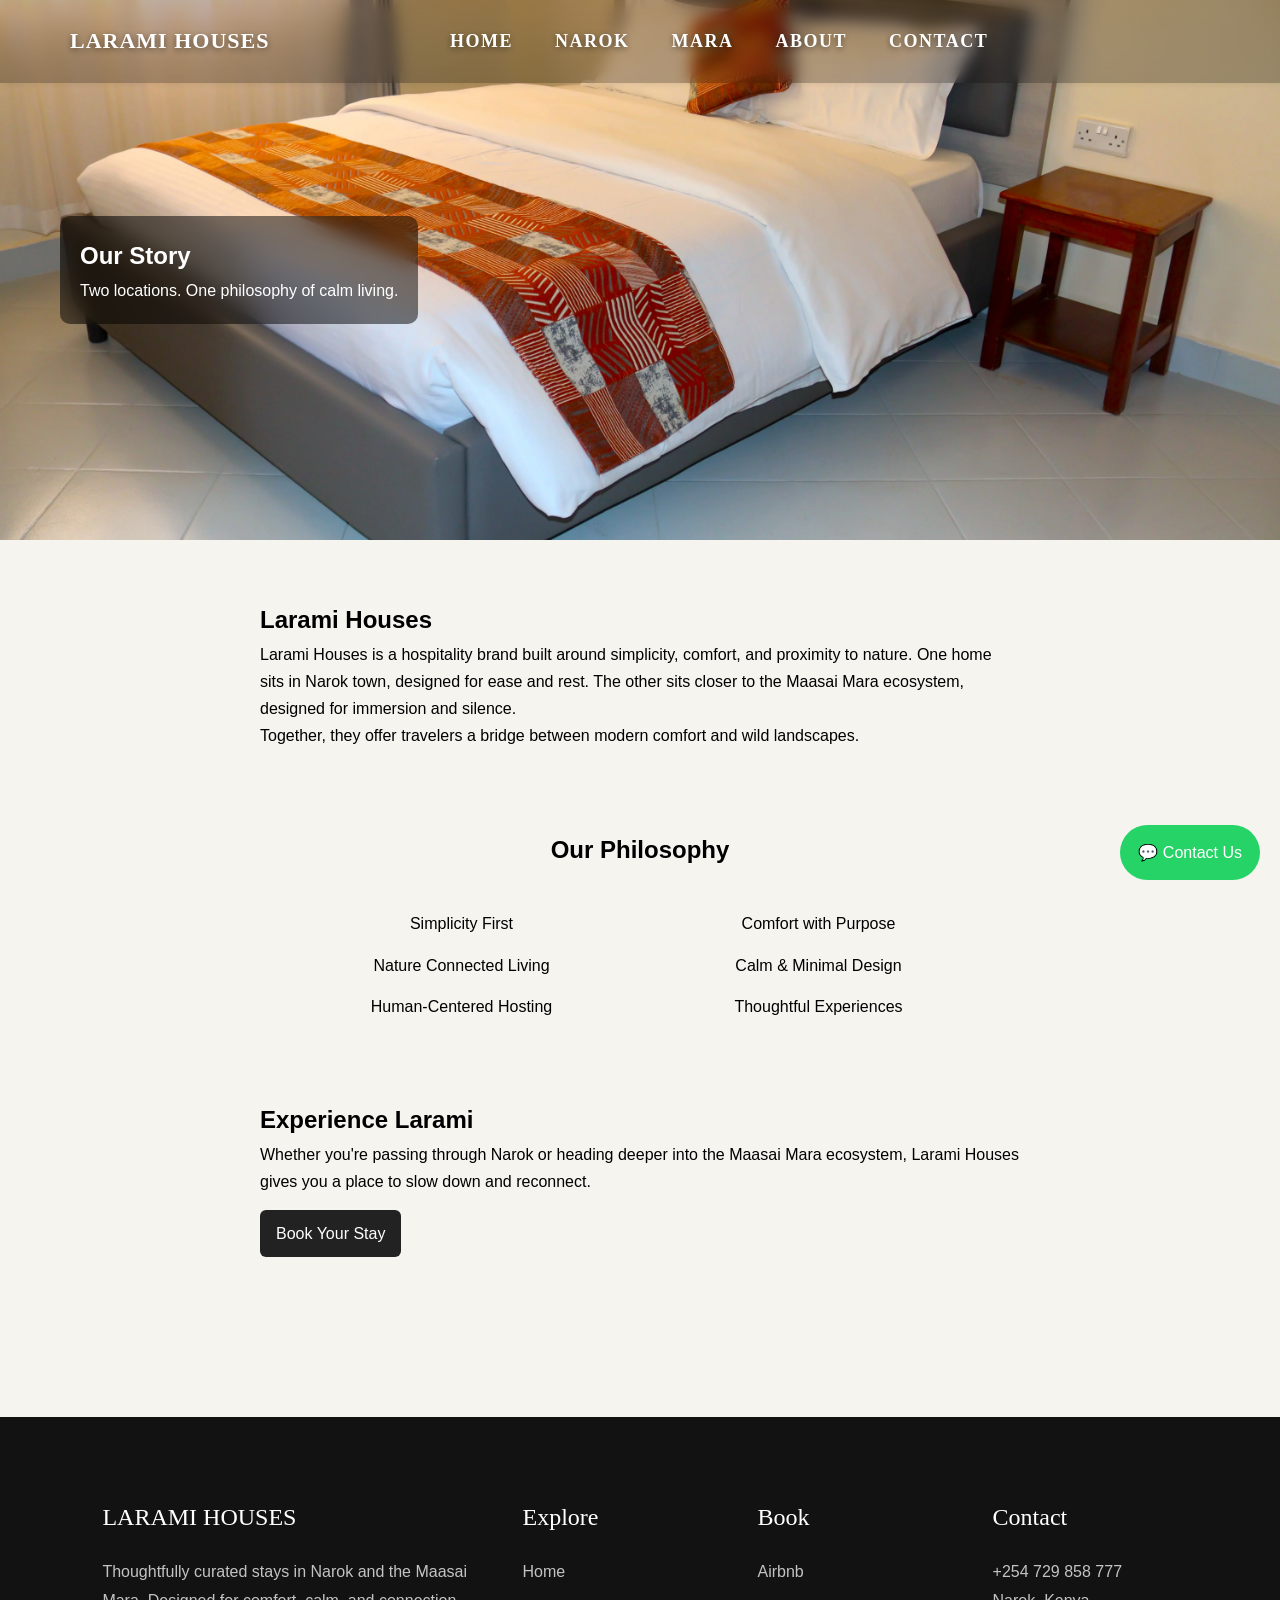
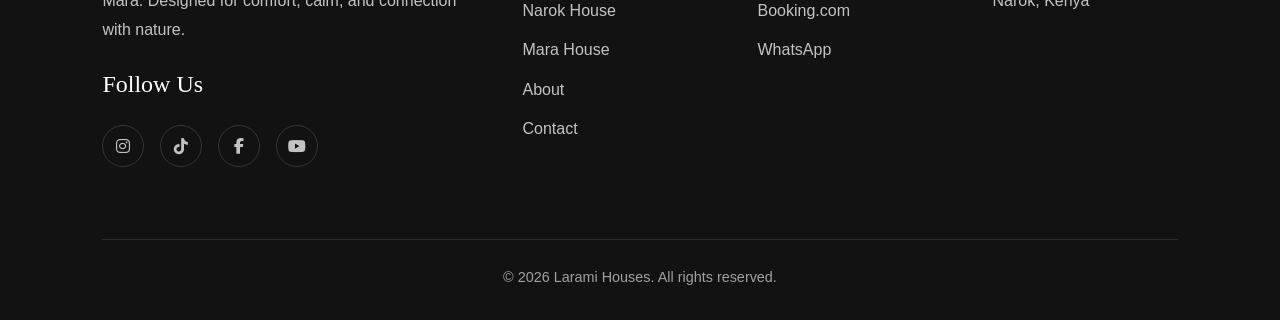
==== commit 4a6b0f02: "v3.3" ====
--- a/about.html
+++ b/about.html
@@ -71,12 +71,12 @@
 
     <div class="amenities-grid">
 
-      <div class="amenity">🌿 Simplicity First</div>
-      <div class="amenity">🏡 Comfort with Purpose</div>
-      <div class="amenity">🌍 Nature Connected Living</div>
-      <div class="amenity">🧘 Calm & Minimal Design</div>
-      <div class="amenity">🤝 Human-Centered Hosting</div>
-      <div class="amenity">✨ Thoughtful Experiences</div>
+      <div class="amenity"> Simplicity First</div>
+      <div class="amenity"> Comfort with Purpose</div>
+      <div class="amenity"> Nature Connected Living</div>
+      <div class="amenity"> Calm & Minimal Design</div>
+      <div class="amenity"> Human-Centered Hosting</div>
+      <div class="amenity"> Thoughtful Experiences</div>
 
     </div>
 
--- a/style.css
+++ b/style.css
@@ -488,7 +488,61 @@
 .hero-slider .overlay h1 {
   font-size: 42px;
 }
-
+.room-image.slider {
+  position: relative;
+  width: 100%;
+  height: 280px;
+  overflow: hidden;
+  border-radius: 12px;
+}
+
+/* tablets */
+@media (max-width: 900px) {
+  .room-image.slider {
+    height: 240px;
+  }
+}
+
+/* phones */
+@media (max-width: 600px) {
+  .room-image.slider {
+    height: 200px;
+  }
+}
+
+/* very small phones */
+@media (max-width: 400px) {
+  .room-image.slider {
+    height: 180px;
+  }
+}
+
+/* slides stack perfectly */
+.room-image.slider .slide {
+  position: absolute;
+  inset: 0;
+
+  opacity: 0;
+  transform: scale(1.03);
+
+  transition: opacity 0.6s ease, transform 0.8s ease;
+}
+
+/* active slide */
+.room-image.slider .slide.active {
+  opacity: 1;
+  transform: scale(1);
+  z-index: 2;
+}
+
+/* image behavior */
+.room-image.slider .slide img {
+  width: 100%;
+  height: 100%;
+  object-fit: cover;
+  object-position: center;
+  display: block;
+}
 /* =========================
    PAGE HERO
 ========================= */
@@ -781,7 +835,55 @@
 .pill-btn:active {
   transform: scale(0.96);
 }
-
+.reveal-wrap {
+  position: relative;
+  overflow: hidden;
+}
+
+.reveal-img {
+  width: 100%;
+  display: block;
+
+  opacity: 0;
+  transform: scale(1.06);
+  transition: opacity 1.2s ease, transform 1.4s ease;
+}
+
+/* curtain */
+.reveal-curtain {
+  position: absolute;
+  inset: 0;
+  background: linear-gradient(90deg, #c7b08a, #e7d8bd);
+
+  z-index: 2;
+  transform: translateX(0);
+}
+
+/* ACTIVE STATE */
+.reveal-wrap.show .reveal-img {
+  opacity: 1;
+  transform: scale(1);
+}
+
+/* smooth wipe */
+.reveal-wrap.show .reveal-curtain {
+  animation: curtainWipe 1.3s ease forwards;
+}
+
+@keyframes curtainWipe {
+  0% {
+    transform: translateX(0%);
+  }
+
+  100% {
+    transform: translateX(100%);
+  }
+}
+
+/* 🔥 KEY FIX: remove curtain AFTER animation fully ends */
+.reveal-wrap.show .reveal-curtain {
+  animation-fill-mode: forwards;
+}
 /* =========================
    ROOM IMAGE SLIDER
 ========================= */
@@ -797,7 +899,7 @@
   position: absolute;
   inset: 0;
   opacity: 0;
-  transition: opacity 0.8s ease;
+  transition: opacity 0.6s ease;
 }
 
 .room-image.slider .slide.active {
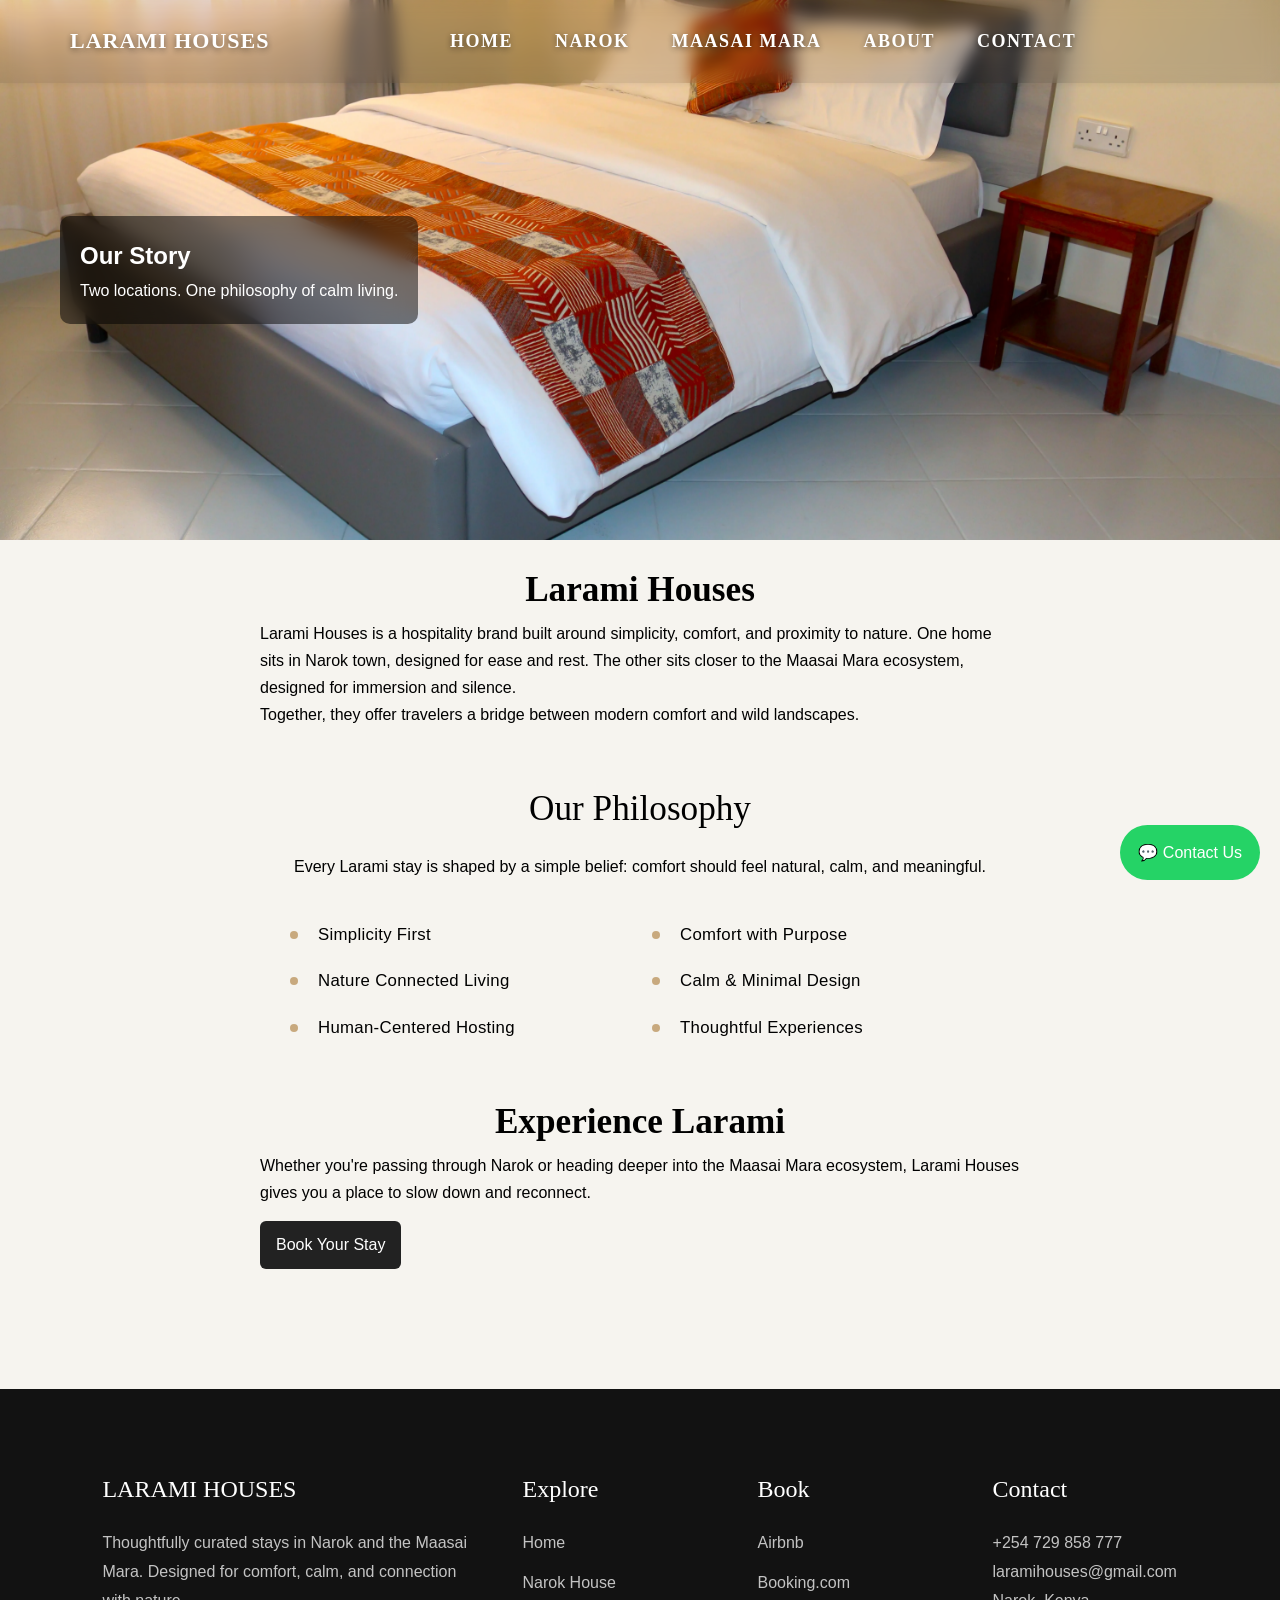
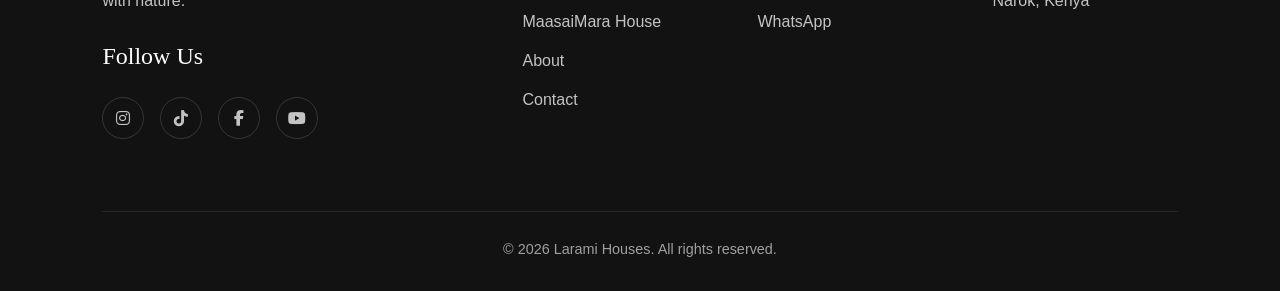
==== commit 44f4f17d: "v3.4" ====
--- a/about.html
+++ b/about.html
@@ -61,26 +61,30 @@
     </p>
 
   </section>
+<!-- =========================
+     VALUES SECTION
+========================== -->
+<section class="philosophy">
 
-  <!-- =========================
-       VALUES SECTION (ADDED IMPACT)
-  ========================== -->
-  <section class="amenities">
+  <h2>Our Philosophy</h2>
 
-    <h2>Our Philosophy</h2>
+  <p class="philosophy-sub">
+    Every Larami stay is shaped by a simple belief:
+    comfort should feel natural, calm, and meaningful.
+  </p>
 
-    <div class="amenities-grid">
+  <ul class="philosophy-list">
+    <li>Simplicity First</li>
+    <li>Comfort with Purpose</li>
+    <li>Nature Connected Living</li>
+    <li>Calm & Minimal Design</li>
+    <li>Human-Centered Hosting</li>
+    <li>Thoughtful Experiences</li>
+  </ul>
 
-      <div class="amenity"> Simplicity First</div>
-      <div class="amenity"> Comfort with Purpose</div>
-      <div class="amenity"> Nature Connected Living</div>
-      <div class="amenity"> Calm & Minimal Design</div>
-      <div class="amenity"> Human-Centered Hosting</div>
-      <div class="amenity"> Thoughtful Experiences</div>
+</section>
+   
 
-    </div>
-
-  </section>
 
   <!-- =========================
        CTA SECTION
--- a/style.css
+++ b/style.css
@@ -16,7 +16,7 @@
   line-height: 1.7;
   font-family: "Inter", system-ui, -apple-system, sans-serif !important;
   font-weight: 400;
-min-height: 100%;
+  min-height: 100%;
 }
 
 /* =========================
@@ -32,6 +32,7 @@
   background: #222;
   z-index: 9999;
 }
+
 .about-home {
   padding: 25px 8%;
   max-width: 1000px;
@@ -97,7 +98,7 @@
   background: #fff;
 
   box-shadow:
-    0 15px 40px rgba(0,0,0,0.08);
+    0 15px 40px rgba(0, 0, 0, 0.08);
 
   transition:
     transform 0.35s ease,
@@ -108,7 +109,7 @@
   transform: translateY(-8px);
 
   box-shadow:
-    0 25px 50px rgba(0,0,0,0.12);
+    0 25px 50px rgba(0, 0, 0, 0.12);
 }
 
 .destination-card img {
@@ -135,6 +136,7 @@
   color: #666;
   line-height: 1.8;
 }
+
 @media (max-width: 900px) {
 
   .destination-grid {
@@ -151,6 +153,7 @@
   }
 
 }
+
 /* =========================
    PREMIUM SAFARI NAVBAR
 ========================= */
@@ -167,7 +170,7 @@
 
   padding: 26px 70px;
 
-  background: rgba(0, 0, 0, 0.25);
+  background: rgba(0, 0, 0, 0.1);
   backdrop-filter: blur(8px);
   -webkit-backdrop-filter: blur(8px);
 
@@ -237,6 +240,7 @@
   letter-spacing: 2px;
   font-weight: 600;
 }
+
 /* OPTIONAL: small dot above text (extra clarity) */
 .nav-links a.active::before {
   content: "";
@@ -252,6 +256,7 @@
   background: white;
   border-radius: 50%;
 }
+
 /* underline indicator */
 .nav-links a.active::after {
   content: "";
@@ -488,6 +493,7 @@
 .hero-slider .overlay h1 {
   font-size: 42px;
 }
+
 .room-image.slider {
   position: relative;
   width: 100%;
@@ -543,6 +549,7 @@
   object-position: center;
   display: block;
 }
+
 /* =========================
    PAGE HERO
 ========================= */
@@ -569,21 +576,108 @@
 }
 
 /* =========================
+   PHILOSOPHY
+========================= */
+
+.philosophy {
+  padding: 30px 20px;
+  text-align: center;
+  max-width: 900px;
+  margin: 0 auto;
+}
+
+.philosophy h2 {
+  font-family: "Cormorant Garamond", serif;
+  font-size: 2.2rem;
+  font-weight: 500;
+  color: #000000;
+  margin-bottom: 15px;
+}
+
+.philosophy-sub {
+ 
+  margin: 0 auto 40px;
+  color: rgba(0, 0, 0,1);
+ 
+}
+
+/* LIST */
+
+.philosophy-list {
+  list-style: none;
+  padding: 0;
+  margin: 0 auto;
+
+  display: grid;
+  grid-template-columns: repeat(2, 1fr);
+
+  column-gap: 24px;
+  row-gap: 18px;
+
+  max-width: 700px;  
+  width: 100%;
+  
+  justify-content: center;
+  text-align: left;
+}
+
+.philosophy-list li {
+  position: relative;
+  padding-left: 28px;
+
+  color: #000000;
+  font-size: 1.05rem;
+  font-weight: 400;
+  letter-spacing: 0.3px;
+}
+
+/* CUSTOM DOT */
+
+.philosophy-list li::before {
+  content: "";
+
+  position: absolute;
+  left: 0;
+  top: 50%;
+
+  width: 8px;
+  height: 8px;
+
+  border-radius: 50%;
+
+  background: #c8a97e;
+
+  transform: translateY(-50%);
+}
+@media (max-width: 768px) {
+  .philosophy-list {
+    grid-template-columns: 1fr;
+  }
+}
+/* =========================
    CONTENT
 ========================= */
+.content h2 {
+  font-size: 2.2rem;
+  font-family: "Cormorant Garamond", serif;
+  text-align: center;
+}
 
 .content {
+
   max-width: 800px;
   margin: auto;
-  padding: 60px 20px;
+  padding: 20px 20px;
 }
 
 .content ul {
   margin-left: 20px;
-}
-.experience-strip{
-text-align: center;
-}
+  
+}
+content p {
+  text-align: center;
+}
+
 /* =========================
    BUTTON
 ========================= */
@@ -835,6 +929,7 @@
 .pill-btn:active {
   transform: scale(0.96);
 }
+
 .reveal-wrap {
   position: relative;
   overflow: hidden;
@@ -884,6 +979,7 @@
 .reveal-wrap.show .reveal-curtain {
   animation-fill-mode: forwards;
 }
+
 /* =========================
    ROOM IMAGE SLIDER
 ========================= */
@@ -924,6 +1020,7 @@
   border-radius: 20px;
   z-index: 5;
 }
+
 /* =========================
    VALUE PROPOSITION / TRAVEL STYLE / DIFFERENCE
 ========================= */
@@ -950,15 +1047,16 @@
 
 .value-card,
 .travel-card {
-  background:#ffffff;
+  background: #ffffff;
   border-radius: 14px;
   color: #000000;
   padding: 25px;
   text-align: left;
-  box-shadow: 0 6px 20px rgba(0,0,0,0.08);
+  box-shadow: 0 6px 20px rgba(0, 0, 0, 0.08);
   transition: transform 0.3s ease;
-  border: 1px solid rgba(0,0,0,0.06);
-}
+  border: 1px solid rgba(0, 0, 0, 0.06);
+}
+
 .value-card h3,
 .travel-card h3 {
   color: #222;
@@ -968,10 +1066,12 @@
 .travel-card p {
   color: #555;
 }
+
 .value-card:hover,
 .travel-card:hover {
   transform: translateY(-5px);
 }
+
 /* DIFFERENCE SECTION */
 
 .difference-container {
@@ -992,16 +1092,16 @@
 
 /* LIST */
 .difference-list {
-  display:flex;
-  flex-direction:column;
+  display: flex;
+  flex-direction: column;
   gap: 10px;
- 
+
 }
 
 .difference-item {
   display: flex;
   gap: 12px;
-  
+
 }
 
 .difference-item span {
@@ -1019,8 +1119,9 @@
   height: 300px;
   object-fit: cover;
   border-radius: 16px;
-  box-shadow: 0 10px 30px rgba(0,0,0,0.12);
-}
+  box-shadow: 0 10px 30px rgba(0, 0, 0, 0.12);
+}
+
 @media (max-width: 900px) {
   .difference-container {
     flex-direction: column;
@@ -1032,6 +1133,72 @@
 }
 
 /* =========================
+ Experiences
+========================= */
+.experiences {
+  padding: 90px 8%;
+  text-align: center;
+  padding-bottom: 60px;
+}
+
+.experiences h2 {
+  font-family: "Cormorant Garamond", serif;
+  font-size: 2.4rem;
+  margin-bottom: 50px;
+  letter-spacing: 0.5px;
+}
+
+/* GRID */
+.experiences-grid {
+  display: grid;
+  grid-template-columns: repeat(auto-fit, minmax(260px, 1fr));
+  gap: 18px 30px;
+  max-width: 1100px;
+  margin: 0 auto;
+  text-align: left;
+}
+
+/* ITEM */
+.experience {
+  display: flex;
+  align-items: flex-start;
+  gap: 12px;
+
+  padding: 14px 16px;
+
+  background: #faf9f7;
+  border: 1px solid rgba(0, 0, 0, 0.06);
+  border-radius: 12px;
+
+  transition: transform 0.3s ease, box-shadow 0.3s ease;
+}
+
+/* hover effect */
+.experience:hover {
+  transform: translateY(-4px);
+  box-shadow: 0 10px 25px rgba(0, 0, 0, 0.08);
+}
+
+/* bullet dot */
+.experience .dot {
+  width: 8px;
+  height: 8px;
+  margin-top: 7px;
+
+  background: #c7b08a;
+  /* safari gold */
+  border-radius: 50%;
+  flex-shrink: 0;
+}
+
+/* text */
+.experience {
+  font-size: 1rem;
+  line-height: 1.6;
+  color: rgba(0, 0, 0, 0.8);
+}
+
+/* =========================
    AMENITIES (WOODEN / LUXURY STYLE)
 ========================= */
 
@@ -1039,7 +1206,10 @@
   padding: 20px 60px;
   text-align: center;
 }
-
+.amenities h2{
+  font-family: "Cormorant Garamond", serif;
+  font-size: 2.4rem;
+}
 .amenities-sub {
   margin-top: 10px;
   color: #000000;
@@ -1097,6 +1267,58 @@
   }
 }
 
+/* =========================
+   FAQ
+========================= */
+
+.faq {
+  padding: 80px 8%;
+  max-width: 900px;
+  margin: auto;
+}
+
+.faq h2 {
+  text-align: center;
+  margin-bottom: 40px;
+  font-family: "Cormorant Garamond", serif;
+  font-size: 2.2rem;
+}
+
+.faq-item {
+  border-bottom: 1px solid rgba(0, 0, 0, .1);
+}
+
+.faq-question {
+  width: 100%;
+  background: none;
+  border: none;
+  text-align: left;
+
+  padding: 20px 0;
+
+  font-size: 18px;
+  cursor: pointer;
+}
+
+.faq-answer {
+  max-height: 0;
+  overflow: hidden;
+
+  opacity: 0;
+  transform: translateY(-5px);
+
+  transition: max-height 0.4s ease, opacity 0.3s ease, transform 0.3s ease;
+
+  color: rgba(0, 0, 0, .7);
+}
+
+.faq-item.active .faq-answer {
+  max-height: 300px;
+  /* enough for most answers */
+  opacity: 1;
+  transform: translateY(0);
+  padding-top: 10px;
+}
 
 /* =========================
    MOMENTS SLIDESHOW
@@ -1246,6 +1468,7 @@
     right: 20px;
   }
 }
+
 /* =========================
    REVIEWS SECTION
 ========================= */
@@ -1262,7 +1485,7 @@
 }
 
 .reviews-sub {
-  color: rgba(0,0,0,0.6);
+  color: rgba(0, 0, 0, 0.6);
   margin-bottom: 40px;
 }
 
@@ -1288,11 +1511,12 @@
 ========================= */
 
 .review-card {
-  flex: 0 0 calc(25% - 15px); /* 4 cards per view */
+  flex: 0 0 calc(25% - 15px);
+  /* 4 cards per view */
   background: #fff;
   padding: 25px;
   border-radius: 14px;
-  box-shadow: 0 10px 30px rgba(0,0,0,0.08);
+  box-shadow: 0 10px 30px rgba(0, 0, 0, 0.08);
   text-align: left;
 }
 
@@ -1305,7 +1529,7 @@
 /* review text */
 .review-card p {
   font-style: italic;
-  color: rgba(0,0,0,0.75);
+  color: rgba(0, 0, 0, 0.75);
   line-height: 1.6;
   margin-bottom: 12px;
 }
@@ -1343,13 +1567,13 @@
 
 .gallery h2 {
   font-family: "Cormorant Garamond", serif;
-  font-size: 2.8rem;
+  font-size: 2.2rem;
   margin-bottom: 10px;
 }
 
 .gallery-sub {
   margin-bottom: 35px;
-  color: rgba(0,0,0,0.6);
+  color: rgba(0, 0, 0, 0.6);
 }
 
 /* =========================
@@ -1359,7 +1583,8 @@
 .gallery-feature {
   position: relative;
   max-width: 1100px;
-  margin-bottom: 0 auto;;
+  margin-bottom: 0 auto;
+  ;
 }
 
 .gallery-feature img {
@@ -1367,8 +1592,8 @@
   height: 580px;
   object-fit: cover;
   border-radius: 16px;
-position: relative;
-z-index:1;
+  position: relative;
+  z-index: 1;
   /* FADE EFFECT */
   opacity: 1;
   transition: opacity 0.6s ease;
@@ -1389,7 +1614,7 @@
 
   padding: 10px 16px;
   border-radius: 10px;
-font-weight: bold;
+  font-weight: bold;
   font-family: "Cormorant Garamond", serif;
   font-size: 1.5rem;
 
@@ -1406,6 +1631,7 @@
   gap: 10px;
   width: 100%;
 }
+
 @media (max-width: 900px) {
   .gallery-grid {
     grid-template-columns: repeat(4, 1fr);
@@ -1458,6 +1684,7 @@
     height: 350px;
   }
 }
+
 @media (min-width: 1400px) {
   .gallery-feature img {
     max-height: 500px;
@@ -1469,6 +1696,7 @@
     height: 320px;
   }
 }
+
 /* =========================
    FULLSCREEN MODAL
 ========================= */
@@ -1477,7 +1705,7 @@
   position: fixed;
   inset: 0;
 
-  background: rgba(0,0,0,0.9);
+  background: rgba(0, 0, 0, 0.9);
 
   display: flex;
   align-items: center;
@@ -1555,16 +1783,18 @@
 
   gap: 50px;
 }
-.follow{
+
+.follow {
   padding-top: 20px;
 }
+
 .footer-col h3,
 .footer-col h4 {
   margin-bottom: 20px;
   font-family: "Cormorant Garamond", serif;
   font-size: 1.5rem;
   font-weight: 500;
- 
+
 }
 
 .footer-col p {
@@ -1609,19 +1839,21 @@
   }
 
 }
+
 .social-links {
   display: flex;
   gap: 16px;
   margin-top: 10px;
 }
+
 .social-links a {
   width: 42px;
   height: 42px;
 
-  border: 1px solid rgba(255,255,255,.15);
+  border: 1px solid rgba(255, 255, 255, .15);
   border-radius: 50%;
 
-  color: rgba(255,255,255,.75);
+  color: rgba(255, 255, 255, .75);
 
   display: flex;
   align-items: center;
@@ -1631,7 +1863,7 @@
 }
 
 .social-links a:hover {
-  background: rgba(255,255,255,.08);
+  background: rgba(255, 255, 255, .08);
   color: #fff;
   transform: translateY(-3px);
 }
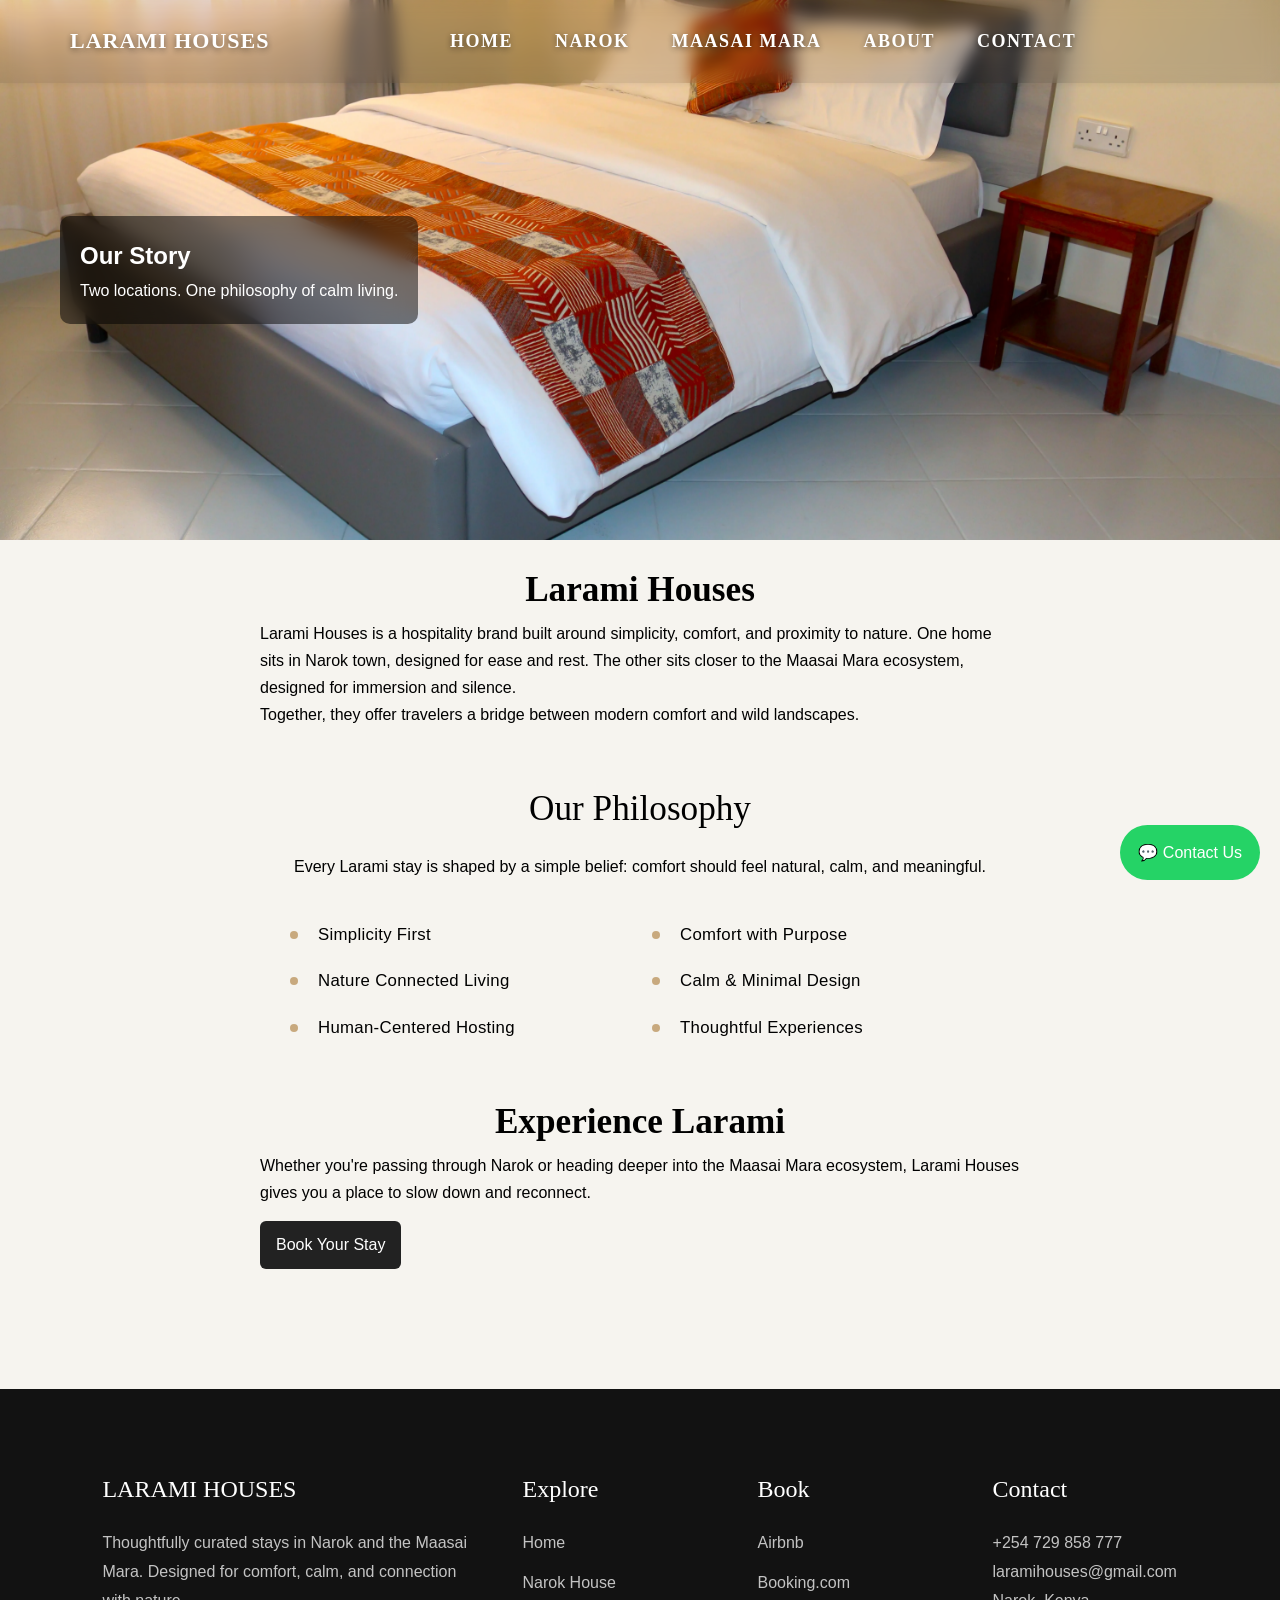
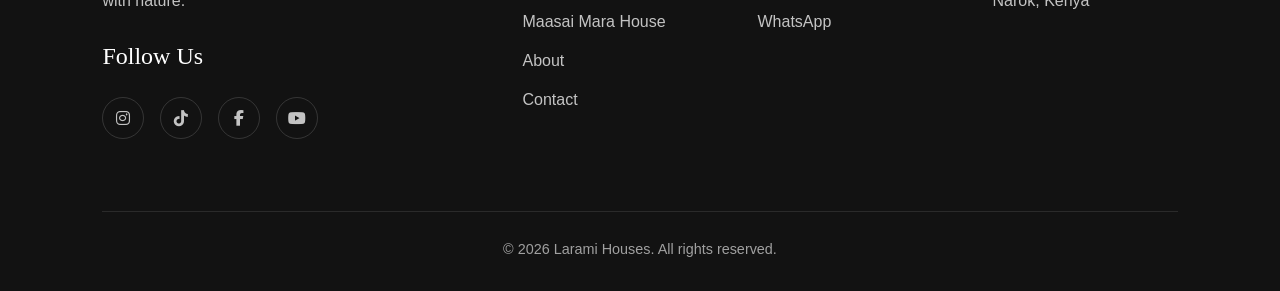
==== commit 0db0aea1: "v4.0" ====
--- a/about.html
+++ b/about.html
@@ -34,7 +34,7 @@
        HERO
   ========================== -->
   <section class="page-hero" 
-  style="background-image:url('assets/images/family2.webp')">
+  style="background-image:url('assets/images/family2.webp') ">
 
     <div class="overlay-text">
       <h1>Our Story</h1>
--- a/style.css
+++ b/style.css
@@ -1866,4 +1866,289 @@
   background: rgba(255, 255, 255, .08);
   color: #fff;
   transform: translateY(-3px);
+}/* =========================================================
+     LARAMI HOUSES - PREMIUM CONTACT HUB STYLING
+========================================================== */
+
+/* 1. Base Variables & Reset */
+:root {
+  --primary-earth:#9f4501;    /* Deep Safari Olive Green */
+  --accent-gold: #ffffff;      /* Warm Savannah Sand */
+  --text-dark: #1F2421;        /* Crisp Dark Charcoal */
+  --text-light: #606C38;       /* Muted Leaf Green */
+  --bg-cream: #FAF7F2;         /* Luxury Lodge Cream */
+  --white: #FFFFFF;
+  --whatsapp-green: #25D366;   /* Official WhatsApp Color */
+  --transition: all 0.3s ease-in-out;
+}
+
+/* 2. Main Wrapper (The Split Container) */
+.larami-contact-wrapper {
+  display: grid;
+  grid-template-columns: 1fr;
+  min-height: 80vh;
+  font-family: 'Segoe UI', Roboto, Helvetica, Arial, sans-serif;
+  color: var(--text-dark);
+  background-color: var(--bg-cream);
+  border-radius: 16px;
+  overflow: hidden;
+  box-shadow: 0 10px 30px rgba(0, 0, 0, 0.05);
+  margin: 2rem auto;
+  max-width: 1200px;
+}
+
+/* Desktop Upgrade: Side-by-Side Split */
+@media (min-width: 992px) {
+  .larami-contact-wrapper {
+    grid-template-columns: 1.1fr 0.9fr;
+  }
+}
+
+/* 3. Left Panel - The Destination Experience */
+.larami-info-panel {
+  background-color: var(--primary-earth);
+  color: var(--bg-cream);
+  padding: 3rem;
+  display: flex;
+  align-items: center;
+}
+
+.panel-content {
+  width: 100%;
+}
+
+.sub-badge {
+  display: inline-block;
+  background-color: rgba(212, 163, 115, 0.2);
+  color: var(--accent-gold);
+  padding: 0.4rem 1rem;
+  border-radius: 50px;
+  font-size: 0.85rem;
+  font-weight: 600;
+  letter-spacing: 1px;
+  text-transform: uppercase;
+  margin-bottom: 1.5rem;
+}
+
+.larami-info-panel h2 {
+  font-size: 2.8rem;
+  margin: 0 0 0.5rem 0;
+  font-weight: 700;
+  letter-spacing: -0.5px;
+}
+
+.tagline {
+  font-size: 1.1rem;
+  line-height: 1.6;
+  opacity: 0.9;
+  margin-bottom: 2rem;
+}
+
+.divider {
+  border: 0;
+  height: 1px;
+  background: linear-gradient(to right, var(--accent-gold), transparent);
+  margin-bottom: 2.5rem;
+}
+
+/* Intel Grid (Location Details) */
+.intel-section h3 {
+  color: var(--accent-gold);
+  font-size: 1.2rem;
+  text-transform: uppercase;
+  letter-spacing: 1px;
+  margin-bottom: 1.5rem;
+}
+
+.intel-grid {
+  display: grid;
+  grid-template-columns: 1fr;
+  gap: 1.5rem;
+}
+
+@media (min-width: 576px) {
+  .intel-grid {
+    grid-template-columns: 1fr 1fr;
+  }
+}
+
+.intel-item {
+  display: flex;
+  align-items: flex-start;
+  gap: 1rem;
+}
+
+.intel-item .icon {
+  font-size: 1.5rem;
+  background: rgba(255, 255, 255, 0.08);
+  padding: 0.5rem;
+  border-radius: 8px;
+}
+
+.intel-item .label {
+  font-size: 0.8rem;
+  text-transform: uppercase;
+  letter-spacing: 0.5px;
+  opacity: 0.6;
+  margin: 0;
+}
+
+.intel-item .detail {
+  font-size: 1rem;
+  font-weight: 500;
+  margin: 0.2rem 0 0 0;
+}
+
+.platform-verification {
+  margin-top: 3rem;
+  font-size: 0.9rem;
+  opacity: 0.7;
+  border-top: 1px solid rgba(255, 255, 255, 0.1);
+  padding-top: 1.5rem;
+}
+
+/* 4. Right Panel - The Action Hub */
+.larami-action-panel {
+  background-color: var(--white);
+  padding: 3rem;
+  display: flex;
+  flex-direction: column;
+  justify-content: center;
+}
+
+/* Perks Banner */
+.perks-banner {
+  background-color: var(--bg-cream);
+  padding: 1.5rem;
+  border-radius: 12px;
+  margin-bottom: 2.5rem;
+}
+
+.perks-banner h3 {
+  margin: 0 0 1rem 0;
+  font-size: 1.05rem;
+  color: var(--primary-earth);
+  font-weight: 600;
+}
+
+.perks-flex {
+  display: flex;
+  flex-direction: column;
+  gap: 0.6rem;
+}
+
+@media (min-width: 576px) {
+  .perks-flex {
+    flex-direction: row;
+    justify-content: space-between;
+  }
+}
+
+.perk {
+  font-size: 0.85rem;
+  font-weight: 600;
+  color: var(--text-light);
+}
+
+/* Action Cards (Buttons Replacement) */
+.booking-channels {
+  display: flex;
+  flex-direction: column;
+  gap: 1.5rem;
+}
+
+.action-card {
+  display: flex;
+  align-items: center;
+  gap: 1.5rem;
+  padding: 1.5rem;
+  border-radius: 16px;
+  text-decoration: none;
+  color: var(--text-dark);
+  border: 2px solid #EAEAEA;
+  transition: var(--transition);
+  position: relative;
+}
+
+.action-card .card-icon {
+  font-size: 2rem;
+  background: var(--bg-cream);
+  width: 60px;
+  height: 60px;
+  display: flex;
+  align-items: center;
+  justify-content: center;
+  border-radius: 50%;
+  transition: var(--transition);
+}
+
+.action-card .card-text {
+  flex: 1;
+}
+
+.action-card h4 {
+  margin: 0 0 0.3rem 0;
+  font-size: 1.2rem;
+  font-weight: 600;
+}
+
+.action-card p {
+  margin: 0;
+  font-size: 0.9rem;
+  color: #666;
+  line-height: 1.4;
+}
+
+.arrow-go {
+  font-size: 1.2rem;
+  font-weight: bold;
+  color: #BBB;
+  transition: var(--transition);
+}
+
+/* Hover States & Micro-interactions */
+.action-card:hover {
+  transform: translateY(-3px);
+  box-shadow: 0 12px 20px rgba(0, 0, 0, 0.08);
+}
+
+.action-card:hover .arrow-go {
+  transform: translateX(5px);
+}
+
+/* WhatsApp Specific Styling */
+.whatsapp-card:hover {
+  border-color: var(--whatsapp-green);
+}
+.whatsapp-card:hover .card-icon {
+  background-color: rgba(37, 211, 102, 0.1);
+}
+.whatsapp-card:hover h4 {
+  color: var(--whatsapp-green);
+}
+.whatsapp-card:hover .arrow-go {
+  color: var(--whatsapp-green);
+}
+
+/* Call Specific Styling */
+.call-card:hover {
+  border-color: var(--primary-earth);
+}
+.call-card:hover .card-icon {
+  background-color: rgba(44, 62, 43, 0.1);
+}
+.call-card:hover h4 {
+  color: var(--primary-earth);
+}
+.call-card:hover .arrow-go {
+  color: var(--primary-earth);
+}
+
+/* Bottom Note */
+.secure-note {
+  margin-top: 2.5rem;
+  font-size: 0.8rem;
+  color: #888;
+  text-align: center;
+  line-height: 1.5;
 }
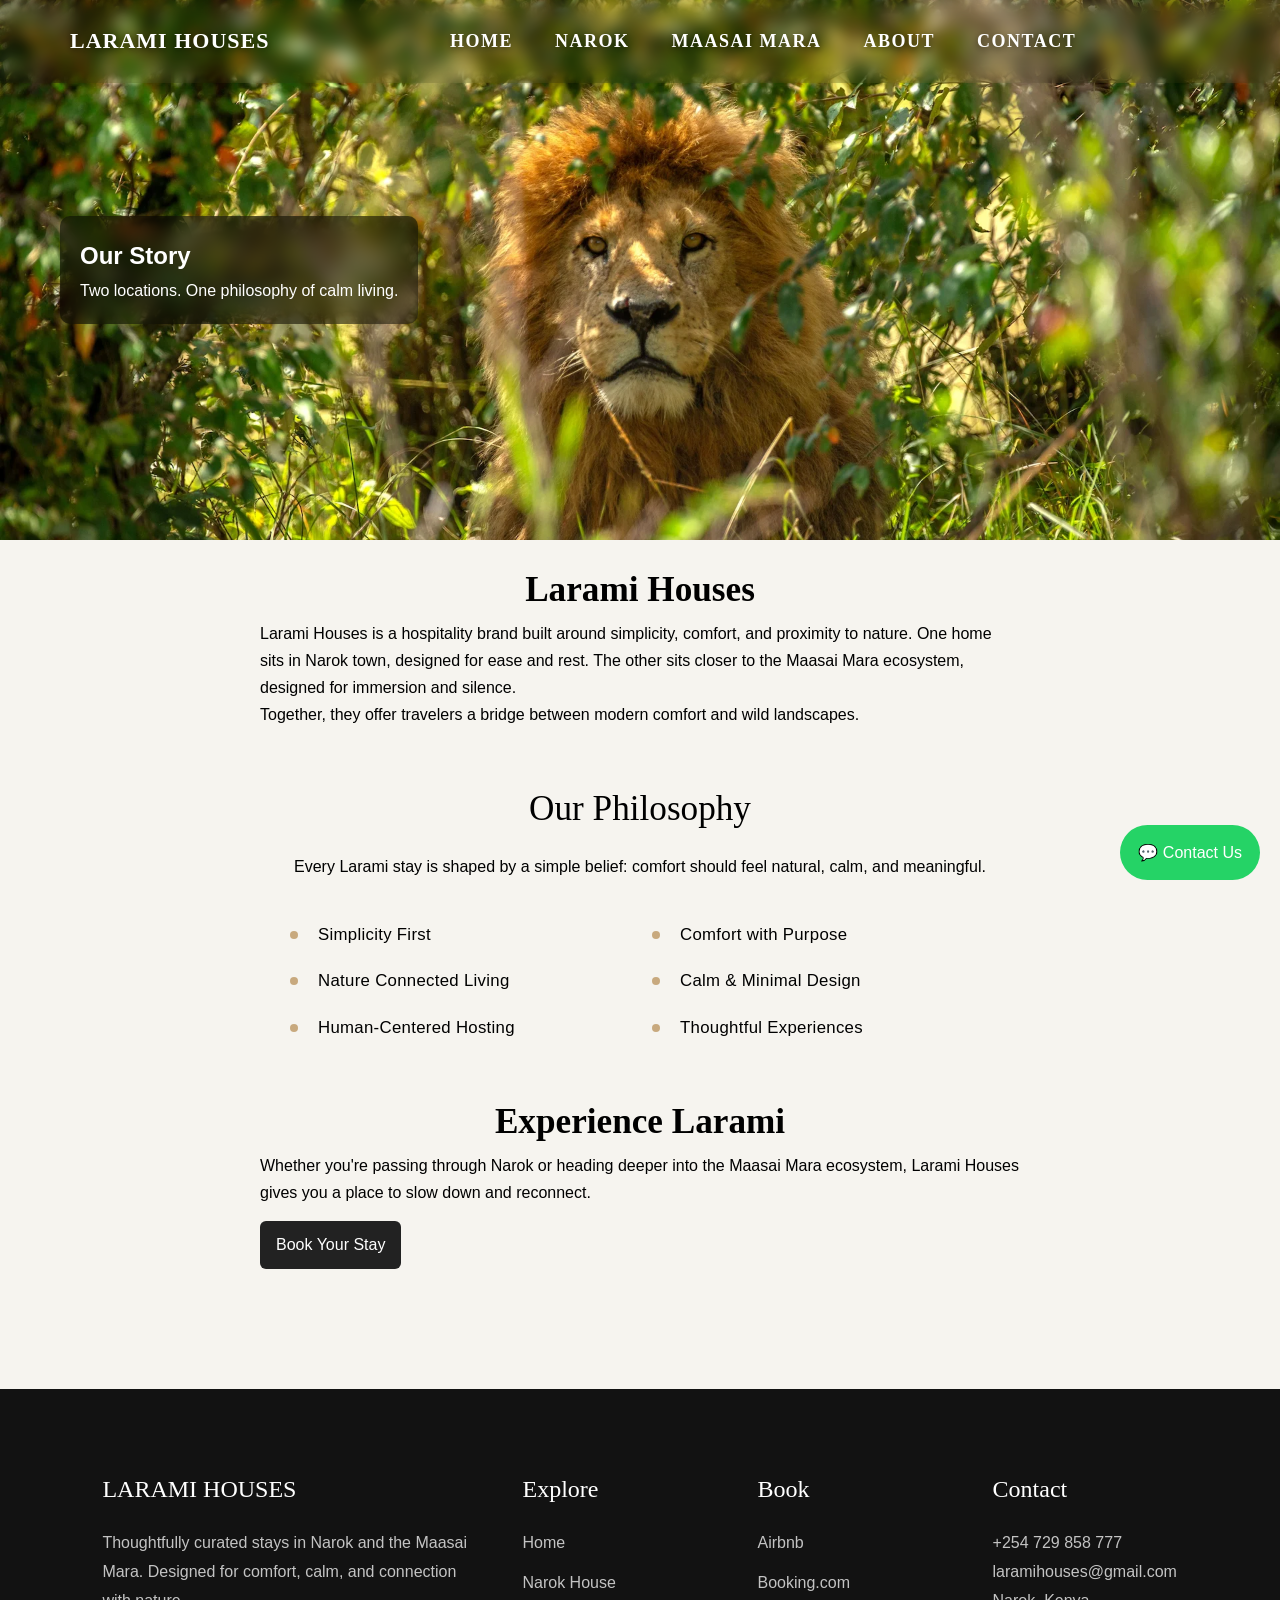
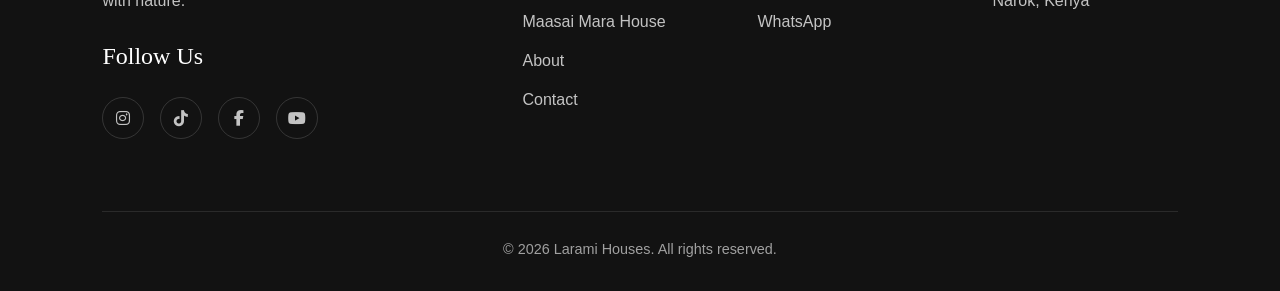
==== commit 3ea98aa8: "v4.5" ====
--- a/about.html
+++ b/about.html
@@ -34,7 +34,7 @@
        HERO
   ========================== -->
   <section class="page-hero" 
-  style="background-image:url('assets/images/family2.webp') ">
+  style="background-image:url('assets/images/mara8.webp') ">
 
     <div class="overlay-text">
       <h1>Our Story</h1>
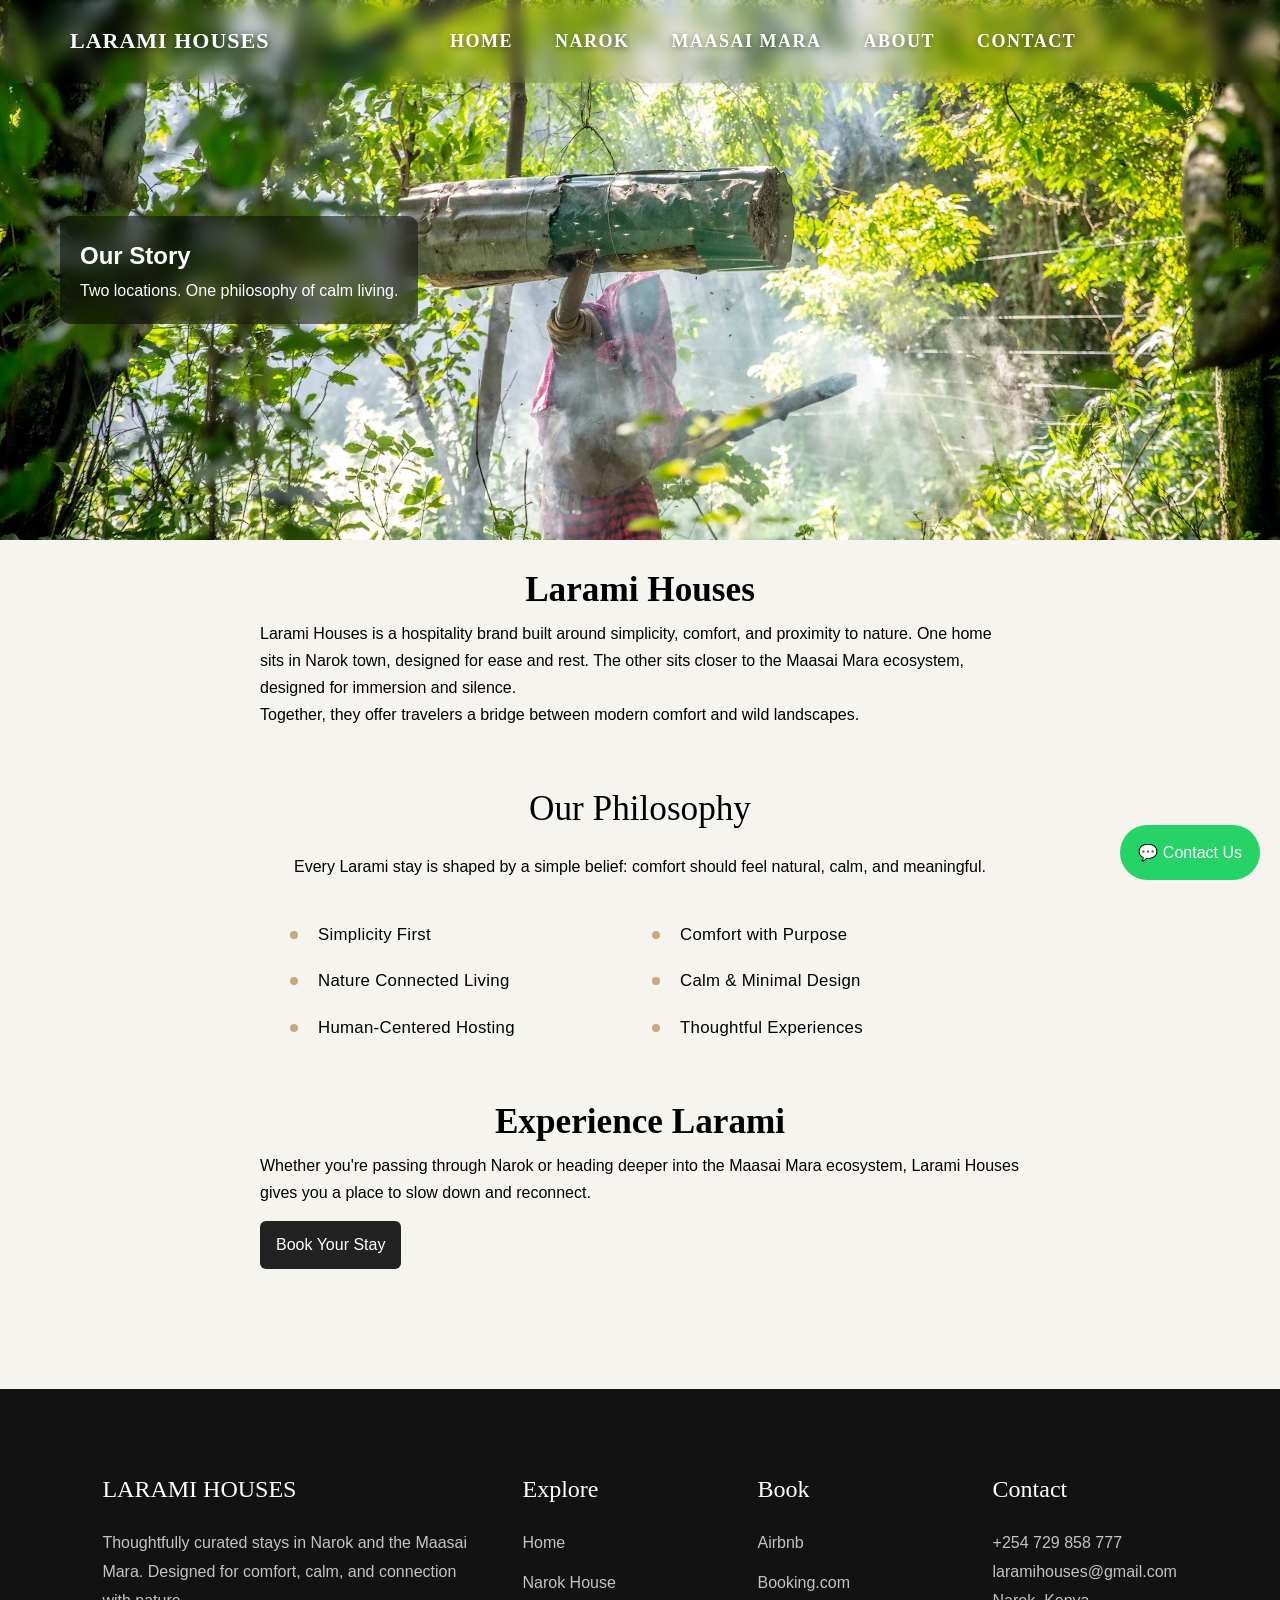
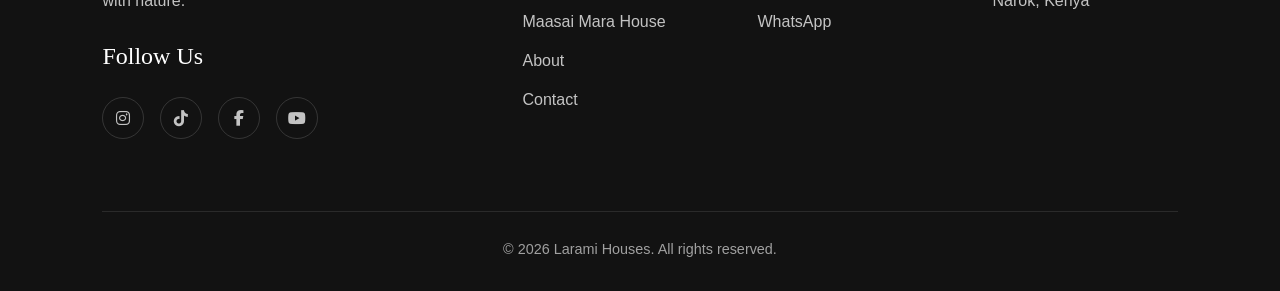
==== commit 355be810: "v4.5.5" ====
--- a/about.html
+++ b/about.html
@@ -34,7 +34,7 @@
        HERO
   ========================== -->
   <section class="page-hero" 
-  style="background-image:url('assets/images/mara8.webp') ">
+  style="background-image:url('assets/images/mara12.webp') ">
 
     <div class="overlay-text">
       <h1>Our Story</h1>
